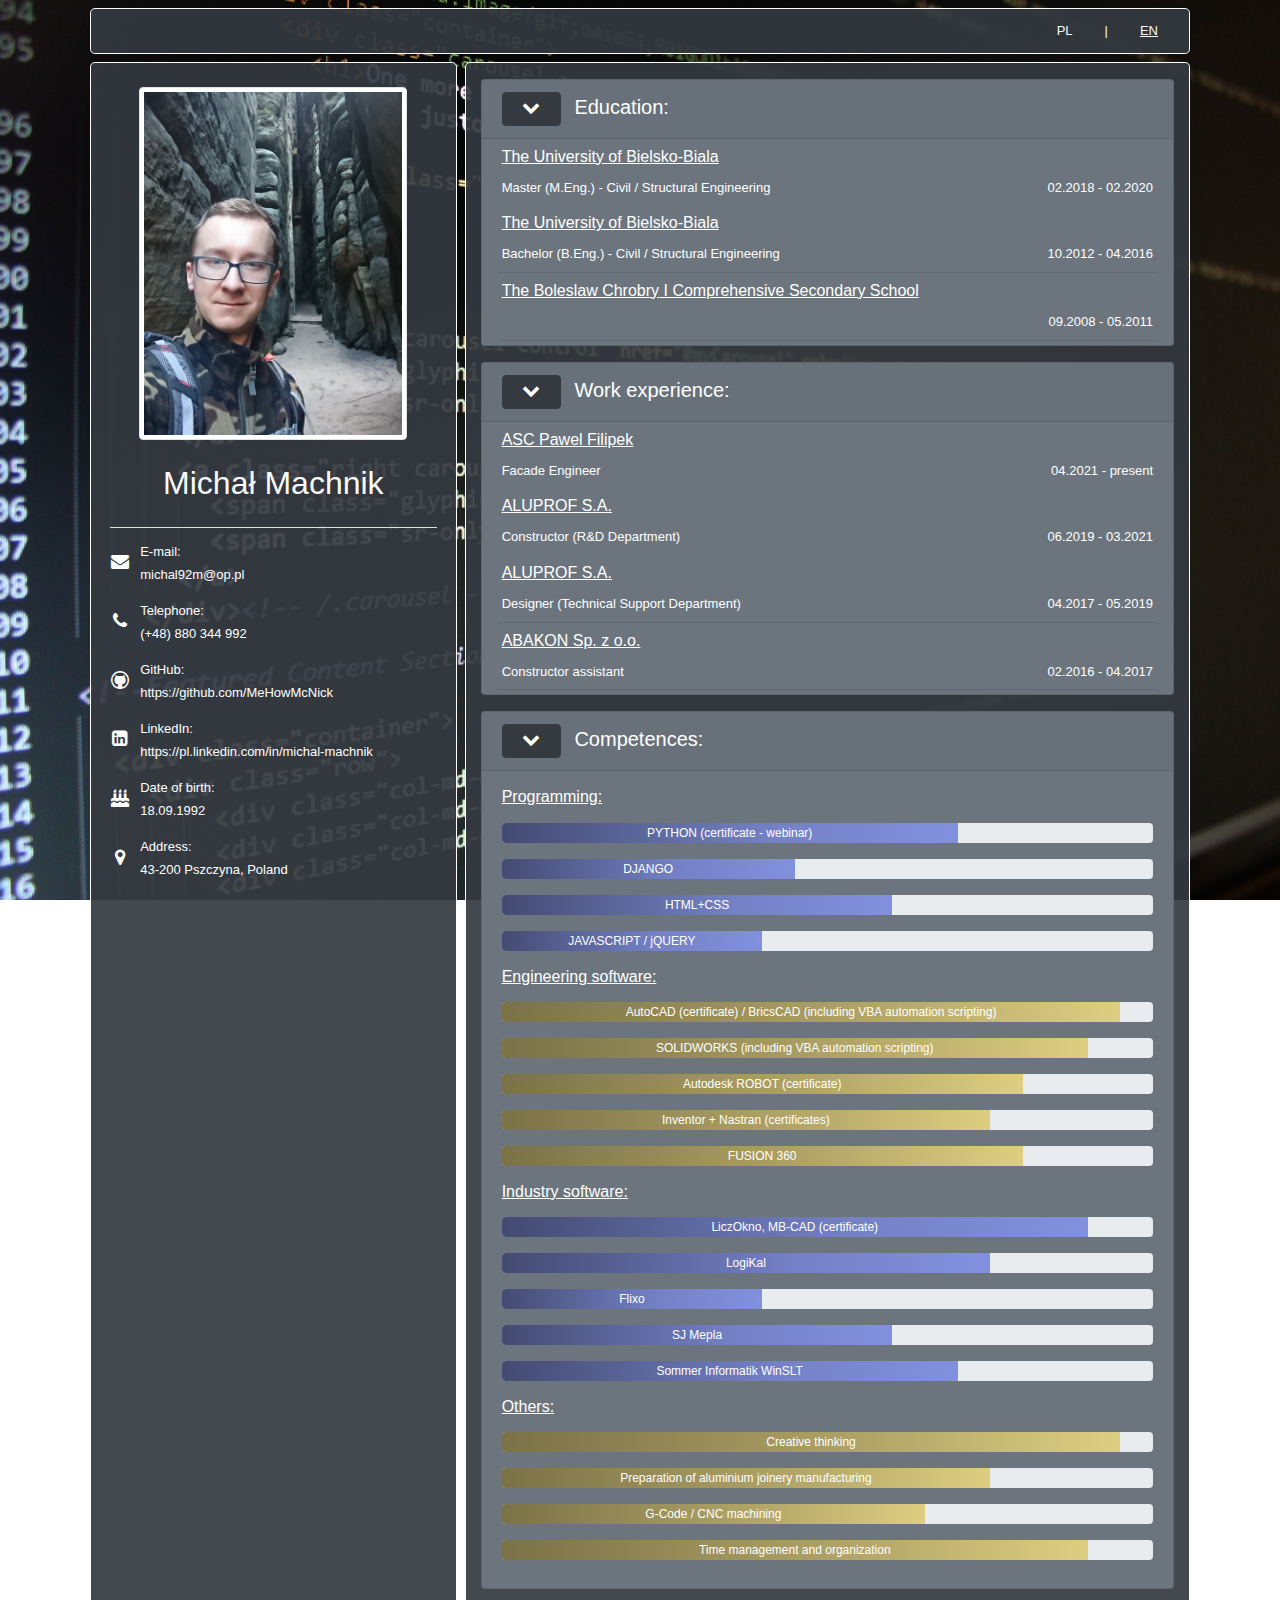
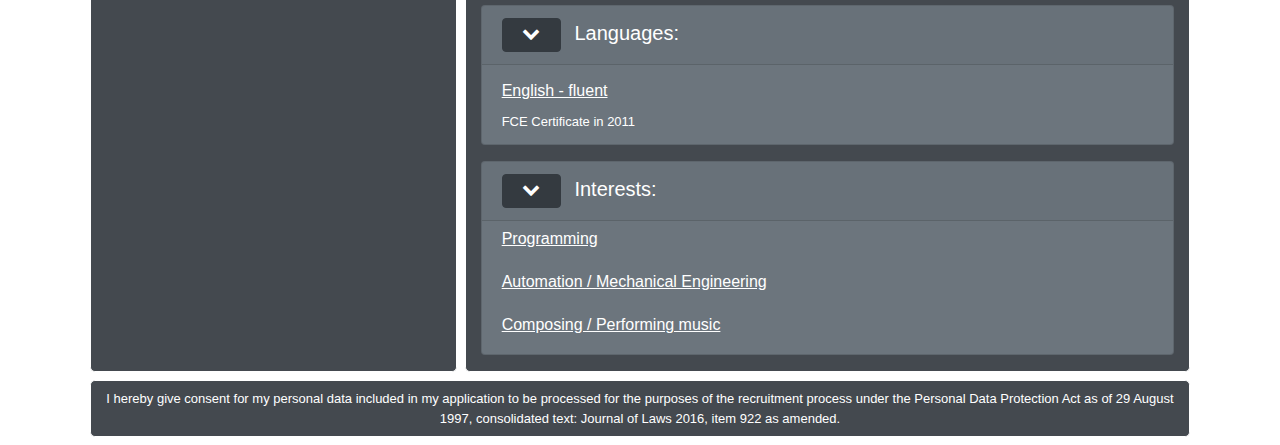
==== www/index_en.html @ 5a7f52d0 "2022.12.27 - Update" ====
<!DOCTYPE html>
<html lang="en">

<head>
    <meta charset="UTF-8">
    <meta name="viewport" content="width=device-width, initial-scale=1, shrink-to-fit=no">
    <link rel="stylesheet" type="text/css" href="../css/bootstrap.css">
    <link rel="stylesheet" type="text/css" href="../css/main.css">
    <link rel="stylesheet" href="../css/fontello.css">
    <meta name="author" content="Michał Machnik">
    <title>Michał Machnik | CV</title>
    <script>
        function toggleCodes(on) {
          var obj = document.getElementById('icons');
        
          if (on) {
            obj.className += ' codesOn';
          } else {
            obj.className = obj.className.replace(' codesOn', '');
          }
        }     
      </script>
</head>


<body>
    <div class="all">
        <div class="container-fluid">
            <div class="row">
                <div class="col-12 bg-dark rounded-lg my-2">
                    <ul class="nav justify-content-end py-1">
                        <li class="nav-item">
                            <a class="nav-link text-light" href="../index.html">PL</a>
                        </li>
                        <li class="nav-item">
                            <span class="nav-link text-light">|</span>
                        </li>
                        <li class="nav-item">
                            <a class="nav-link active text-light" href="./index_en.html">EN</a>
                        </li>
                    </ul>
                </div>
            </div>
        </div>

        <!-- Content Block -->

        <div class="container-fluid">
            <div class="row">
                <div class="col-md-4 bg-dark text-center rounded-lg">
                    <img src="../img/Photo.JPG" class="img-fluid img-thumbnail mt-4" style="width:80%; filter: grayscale(5%);" alt="Michał Machnik">
                    <h2 class="text-light my-4">Michał Machnik</h2>
                    <hr class="bg-light mx-1 my-0">

                    <!-- EMAIL -->

                    <table class="text-white">
                        <tr>
                            <td rowspan="2" class="icon"><i class="icon-mail-alt"></i></td>
                            <td class="text">E-mail:</td>
                        </tr>
                        <tr>
                            <td class="text">michal92m@op.pl</td>
                        </tr>
                    </table>

                    <!-- PHONE -->

                    <table class="text-white">
                        <tr>
                            <td rowspan="2" class="icon"><i class="icon-phone"></i></td>
                            <td class="text">Telephone:</td>
                        </tr>
                        <tr>
                            <td class="text">(+48) 880 344 992</td>
                        </tr>
                    </table>

                    <!-- GITHUB -->

                    <table class="text-white">
                        <tr>
                            <td rowspan="2" class="icon"><i class="icon-github-circled"></i></td>
                            <td class="text">GitHub:</td>
                        </tr>
                        <tr>
                            <td class="text"><a href="https://github.com/MeHowMcNick/" target="_blank">https://github.com/MeHowMcNick</a></td>
                        </tr>
                    </table>

                    <!-- LINKEDIN -->

                    <table class="text-white">
                        <tr>
                            <td rowspan="2" class="icon"><i class="icon-linkedin-squared"></i></td>
                            <td class="text">LinkedIn:</td>
                        </tr>
                        <tr>
                            <td class="text"><a href="https://pl.linkedin.com/in/micha%C5%82-machnik-a87307129" target="_blank">https://pl.linkedin.com/in/michal-machnik</a></td>
                        </tr>
                    </table>

                    <!-- DATE OF BIRTH -->

                    <table class="text-white">
                        <tr>
                            <td rowspan="2" class="icon"><i class="icon-birthday"></i></td>
                            <td class="text">Date of birth:</td>
                        </tr>
                        <tr>
                            <td class="text">18.09.1992</td>
                        </tr>
                    </table>

                    <!-- LOCATION -->

                    <table class="text-white">
                        <tr>
                            <td rowspan="2" class="icon"><i class="icon-location"></i></td>
                            <td class="text">Address:</td>
                        </tr>
                        <tr>
                            <td class="text">43-200 Pszczyna, Poland</td>
                        </tr>
                    </table>
   
                </div>

                <!-- DESCRIPTION -->

                <div class="col-md ml-md-2 bg-dark rounded-lg pb-3">

                    <!-- EDUCATION -->

                    <div class="card bg-secondary mt-3 pb-1">
                        <h5 class="card-header text-white">
                            <a class="btn btn-dark px-3 py-1 mr-2" data-toggle="collapse" href="#education" role="button" aria-expanded="false" aria-controls="education">
                                <i class="icon-down-open"></i>
                            </a>
                            Education:
                        </h5>

                        <!-- UNIVERSITY -->
                        
                        <div class="card-body py-2">
                            <h6 class="card-title text-white mb-2">The University of Bielsko-Biala</h6>
                                <div class="collapse" id="education">
                                    <div class="card card-body bg-dark text-white py-2">
                                        Part-time studies (Civil / Structural Engineering) - waiting for the date of thesis defence. <br/>
                                        Thesis title: "Deformation test of the crane beam by Bragg's fibre-optic nets".
                                    </div>
                                </div>
                            <p class="card-text text-white pt-1 mb-0 float-left">Master (M.Eng.) - Civil / Structural Engineering</p>
                            <p class="card-text text-white pt-1 float-right">02.2018 - 02.2020</p>
                        </div> 

                        <div class="card-body py-2">
                            <h6 class="card-title text-white mb-2">The University of Bielsko-Biala</h6>
                                <div class="collapse" id="education">
                                    <div class="card card-body bg-dark text-white py-2">
                                        Full-time studies (Civil / Structural Engineering) - Bachelor of Engineering. <br/>
                                        Thesis title: "Computer modelling of composite elements".
                                    </div>
                                </div>
                            <p class="card-text text-white pt-1 mb-0 float-left">Bachelor (B.Eng.) - Civil / Structural Engineering</p>
                            <p class="card-text text-white pt-1 float-right">10.2012 - 04.2016</p>
                        </div>
                        <hr class="mx-3 my-0">

                        <!-- SECONDARY SCHOOL -->
                        
                        <div class="card-body py-2">
                          <h6 class="card-title text-white mb-2">The Boleslaw Chrobry I Comprehensive Secondary School</h6>
                            <div class="collapse" id="education">
                                <div class="card card-body bg-dark text-white py-2">
                                    Mathematical-Physical class profile.
                                </div>
                            </div>
                          <p class="card-text text-white pt-1 float-right">09.2008 - 05.2011</p>
                        </div>
                        <hr class="mx-3 my-0">   
                    </div>

                    <!-- EXPERIENCE -->

                    <div class="card bg-secondary mt-3 pb-1">
                        <h5 class="card-header text-white">
                            <a class="btn btn-dark px-3 py-1 mr-2" data-toggle="collapse" href="#experience" role="button" aria-expanded="false" aria-controls="experience">
                                <i class="icon-down-open"></i>
                            </a>
                            Work experience:
                        </h5>

                        <!-- ASC PAWEL FILIPEK -->
                        
                        <div class="card-body py-2">
                            <h6 class="card-title text-white mb-2">ASC Pawel Filipek</h6>
                                <div class="collapse" id="experience">
                                    <div class="card card-body bg-dark text-white py-2">
                                        Scope of duties: <br/>
                                        <ul>
                                            <li>preparing design and manufacturing documentation for facades on the Swedish market,</li>
                                            <li>arrangements between Architect, Investor,</li>
                                            <li>material orders for unitised and stick facades,</li>
                                            <li>preparing thermal-, fire-, corrosion-assessments,</li>
                                            <li>automation scripts for Solidworks, AutoCAD and Excel written in LISP and VBA,</li>
                                            <li>making 3D prints of profiles and accessories prototypes.</li>
                                        </ul>
                                        Selected, realized projects: <br/>
                                        <ul>
                                            <li>
                                                E62 hospital building in Eskilstuna:
                                                <ul>
                                                    <li>preparing conceptual drawings and detailed documentation of facades in hybrid, stick and unitised systems,</li>
                                                    <li>IGU with individual digital screen prints ordering,</li>
                                                    <li>preparing manufacturing drawings for facade production.</li>
                                                </ul>
                                                <div class="card card-body bg-dark text-white my-2 py-1">
                                                    <img src="../img/E62.jpg" class="img-fluid img-thumbnail my-2" style="width: 450px; align-self: center;" alt="E62">
                                                    <img src="../img/ESK_2.jpg" class="img-fluid img-thumbnail my-2" style="width: 450px; align-self: center;" alt="E62">
                                                    <img src="../img/ESK_1.jpg" class="img-fluid img-thumbnail my-2" style="width: 300px; align-self: center;" alt="E62">
                                                    <img src="../img/ESK_3.jpg" class="img-fluid img-thumbnail my-2" style="width: 300px; align-self: center;" alt="E62">
                                                </div>
                                            </li>
                                            <li>
                                                Sorbonne Infinity office building in Stockholm:
                                                <ul>
                                                    <li>preparing conceptual drawings and detailed documentation of facades in stick and timber-aluminium unitised systems,</li>
                                                    <li>technical project leading during meetings with Architects and Facade Consultants,</li>
                                                    <li>preparing manufacturing drawings for visual mockups (inculding aluminium comoposite panels machining).</li>
                                                </ul>
                                                <div class="card card-body bg-dark text-white my-2 py-1">
                                                    <img src="../img/SRB.jpg" class="img-fluid img-thumbnail my-2" style="height: 300px; align-self: center;" alt="SRB">
                                                </div>
                                            </li>
                                            <li>
                                                repair programme for smoke hatches (Orgeln 7 in Stockholm):
                                                <ul>
                                                    <li>arrangements between Client and electrical company,</li>
                                                    <li>programming incorrectly adjusted automatical hardware,</li>
                                                    <li>orders for faulty hardware accessories.</li>
                                                </ul>
                                            </li>
                                        </ul>
                                    </div>
                                </div>
                            <p class="card-text text-white pt-1 mb-0 float-left">Facade Engineer</p>
                            <p class="card-text text-white pt-1 float-right">04.2021 - present</p>
                        </div>

                        <!-- ALUPROF -->
                        
                        <div class="card-body py-2">
                            <h6 class="card-title text-white mb-2">ALUPROF S.A.</h6>
                                <div class="collapse" id="experience">
                                    <div class="card card-body bg-dark text-white py-2">
                                        Scope of duties: <br/>
                                        <ul>
                                            <li>developing new solutions,</li>
                                            <li>preparing catalogue documentation,</li>
                                            <li>performing computer structural simulations,</li>
                                            <li>supervision of research</li>
                                        </ul>
                                        Selected, realized projects: <br/>
                                        <ul>
                                            <li>
                                                "Transom Bending Reduction" in facades project:
                                                <ul>
                                                    <li>performing structural calculations,</li>
                                                    <li>supervision of strength and compatibility tests,</li>
                                                    <li>preparing catalogue documentation,</li>
                                                </ul>
                                                <div class="card card-body bg-dark text-white my-2 py-1">
                                                    <img src="../img/PS3.jpg" class="img-fluid img-thumbnail my-2" style="height: 300px; align-self: center;" alt="RUR 1">
                                                    <img src="../img/PS4.jpg" class="img-fluid img-thumbnail my-2" style="height: 300px; align-self: center;" alt="RUR 2">
                                                </div>
                                            </li>
                                            <li>
                                                new range of brackets for curtain wall systems:
                                                <ul>
                                                    <li>performing structural simmulations and analysis,</li>
                                                    <li>prepare technical documentation for strength tests.</li>
                                                </ul>
                                            </li>
                                            <li>
                                                new aluminum pergola system project:
                                                <ul>
                                                    <li>conceptual design of new pergola system,</li>
                                                    <li>preparing 3D models of typical constructions,</li>
                                                    <li>preparing dies and accessories drawings.</li>
                                                </ul>
                                            </li>
                                        </ul>
                                    </div>
                                </div>
                            <p class="card-text text-white pt-1 mb-0 float-left">Constructor (R&D Department)</p>
                            <p class="card-text text-white pt-1 float-right">06.2019 - 03.2021</p>
                        </div>

                        <div class="card-body py-2">
                            <h6 class="card-title text-white mb-2">ALUPROF S.A.</h6>
                                <div class="collapse" id="experience">
                                    <div class="card card-body bg-dark text-white py-2">
                                        Scope of duties: <br/>
                                        <ul>
                                            <li>design of the aluminium-glass constructions,</li>
                                            <li>technical support,</li>
                                            <li>technical trainings for customers and employees,</li>
                                            <li>prepare conceptions of the new technical solutions.</li>
                                        </ul>
                                        Selected, realized projects: <br/>
                                        <ul>
                                            <li>
                                                elevation of Unity Centre ("Szkieletor") in Cracow:
                                                <ul>
                                                    <li>take part in discussions between Architect, Investor, General Contractor,</li>
                                                    <li>analysis of structure movements affecting the aluminium-glass facade,</li>
                                                    <li>prepare technical documentation for visual mockup,</li>
                                                    <li>prepare technical documentation for acoustic-test mockups, supervision tests,</li>
                                                    <li>project supervisor on behalf of the Technical Support Department,</li>
                                                </ul>
                                                <div class="card card-body bg-dark text-white my-2 py-1">
                                                    <img src="../img/Unity1.JPG" class="img-fluid img-thumbnail my-2" style="width: 300px; align-self: center;" alt="Unity Center 1">
                                                    <img src="../img/Unity2.JPG" class="img-fluid img-thumbnail my-2" style="width: 300px; align-self: center;" alt="Unity Center 2">
                                                </div>
                                            </li>
                                            <li>
                                                elevation of Rotunda in Warsaw:
                                                <ul>
                                                    <li>prepare technical documentation for technical mockup,</li>
                                                    <li>supervision of model manufacture and tests flow.</li>
                                                </ul>
                                                <div class="card card-body bg-dark text-white my-2 py-1">
                                                    <img src="../img/Rotunda1.jpg" class="img-fluid img-thumbnail my-2" style="width: 300px; align-self: center;" alt="Rotunda 1">
                                                    <img src="../img/Rotunda2.JPG" class="img-fluid img-thumbnail my-2" style="width: 300px; align-self: center;" alt="Rotunda 2">
                                                    <img src="../img/Rotunda3.JPG" class="img-fluid img-thumbnail my-2" style="width: 300px; align-self: center;" alt="Rotunda 2">
                                                </div>
                                            </li>
                                        </ul>
                                    </div>
                                </div>
                            <p class="card-text text-white pt-1 mb-0 float-left">Designer (Technical Support Department)</p>
                            <p class="card-text text-white pt-1 float-right">04.2017 - 05.2019</p>
                        </div>
                        <hr class="mx-3 my-0">                      

                        <!-- ABAKON -->
                        
                        <div class="card-body py-2">
                        <h6 class="card-title text-white mb-2">ABAKON Sp. z o.o.</h6>
                            <div class="collapse" id="experience">
                                <div class="card card-body bg-dark text-white py-2">
                                    Scope of duties: <br/>
                                    <ul>
                                        <li>structural calculations of constructions,</li>
                                        <li>preparing technical documentation based on architectural designs.</li>
                                    </ul>
                                </div>
                            </div>
                        <p class="card-text text-white pt-1 mb-0 float-left">Constructor assistant</p>
                        <p class="card-text text-white pt-1 float-right">02.2016 - 04.2017</p>
                        </div>
                        <hr class="mx-3 my-0">
                                                                  
                    </div>

                    <!-- SKILLS -->

                    <div class="card bg-secondary mt-3 pb-1">
                        <h5 class="card-header text-white">
                            <a class="btn btn-dark px-3 py-1 mr-2" data-toggle="collapse" href="#skills" role="button" aria-expanded="false" aria-controls="skills">
                                <i class="icon-down-open"></i>
                            </a>
                            Competences:
                        </h5>
                        
                        <div class="card-body py-2">
                            <h6 class="card-title text-white my-2">Programming:</h6>
                                <div class="progress my-3" style="height: 20px;">
                                    <div class="progress-bar bg-mine1" role="progressbar" style="width: 70%;" aria-valuenow="70" aria-valuemin="0" aria-valuemax="100">PYTHON (certificate - webinar)</div>
                                </div>
                                <div class="collapse" id="skills">
                                    <div class="card card-body bg-dark text-white py-2 ">
                                        <a href="../img/Python_Certificate.jpg" style="align-self: center;">
                                            <img src="../img/Python_Certificate.jpg" class="img-fluid img-thumbnail my-2" style="width: 250px" alt="Python Certificate">
                                        </a>
                                    </div>
                                </div>
                                <div class="progress my-3" style="height: 20px;">
                                    <div class="progress-bar bg-mine1" role="progressbar" style="width: 45%;" aria-valuenow="45" aria-valuemin="0" aria-valuemax="100">DJANGO</div>
                                </div>
                                <div class="progress my-3" style="height: 20px;">
                                    <div class="progress-bar bg-mine1" role="progressbar" style="width: 60%;" aria-valuenow="60" aria-valuemin="0" aria-valuemax="100">HTML+CSS</div>
                                </div>
                                <div class="progress my-3" style="height: 20px;">
                                    <div class="progress-bar bg-mine1" role="progressbar" style="width: 40%;" aria-valuenow="40" aria-valuemin="0" aria-valuemax="100">JAVASCRIPT / jQUERY</div>
                                </div>
                                <!--
                                <div class="progress my-3" style="height: 20px;">
                                    <div class="progress-bar bg-mine1" role="progressbar" style="width: 50%;" aria-valuenow="50" aria-valuemin="0" aria-valuemax="100">BOOTSTRAP</div>
                                </div>
                                <div class="progress my-3" style="height: 20px;">
                                    <div class="progress-bar bg-mine1" role="progressbar" style="width: 40%;" aria-valuenow="40" aria-valuemin="0" aria-valuemax="100">SQL</div>
                                </div>
                                <div class="progress my-3" style="height: 20px;">
                                    <div class="progress-bar bg-mine1" role="progressbar" style="width: 45%;" aria-valuenow="45" aria-valuemin="0" aria-valuemax="100">GIT</div>
                                </div>
                                <div class="progress my-3" style="height: 20px;">
                                    <div class="progress-bar bg-mine1" role="progressbar" style="width: 50%;" aria-valuenow="50" aria-valuemin="0" aria-valuemax="100">LINUX</div>
                                </div>
                                -->
                            <h6 class="card-title text-white my-2">Engineering software:</h6>
                                <div class="progress my-3" style="height: 20px;">
                                    <div class="progress-bar bg-mine2" role="progressbar" style="width: 95%;" aria-valuenow="90" aria-valuemin="0" aria-valuemax="100">AutoCAD (certificate) / BricsCAD (including VBA automation scripting)</div>
                                </div>
                                <div class="collapse" id="skills">
                                    <div class="card card-body bg-dark text-white py-2 ">
                                        <a href="../img/AutoCAD_Certificate.jpg" style="align-self: center;">
                                            <img src="../img/AutoCAD_Certificate.jpg" class="img-fluid img-thumbnail my-2" style="width: 250px" alt="AutoCAD Certificate">
                                        </a>
                                    </div>
                                </div>
                                <div class="progress my-3" style="height: 20px;">
                                    <div class="progress-bar bg-mine2" role="progressbar" style="width: 90%;" aria-valuenow="45" aria-valuemin="0" aria-valuemax="100">SOLIDWORKS (including VBA automation scripting)</div>
                                </div>
                                <div class="progress my-3" style="height: 20px;">
                                    <div class="progress-bar bg-mine2" role="progressbar" style="width: 80%;" aria-valuenow="80" aria-valuemin="0" aria-valuemax="100">Autodesk ROBOT (certificate)</div>
                                </div>
                                <div class="collapse" id="skills">
                                    <div class="card card-body bg-dark text-white py-2 ">
                                        <a href="../img/Robot_Certificate.jpg" style="align-self: center;">
                                            <img src="../img/Robot_Certificate.jpg" class="img-fluid img-thumbnail my-2" style="height: 250px" alt="Robot Certificate">
                                        </a>
                                    </div>
                                </div>
                                <div class="progress my-3" style="height: 20px;">
                                    <div class="progress-bar bg-mine2" role="progressbar" style="width: 75%;" aria-valuenow="75" aria-valuemin="0" aria-valuemax="100">Inventor + Nastran (certificates)</div>
                                </div>
                                <div class="collapse" id="skills">
                                    <div class="card card-body bg-dark text-white py-2 ">
                                        <a href="../img/Inventor_Certificate_EN.jpg" style="align-self: center;">
                                            <img src="../img/Inventor_Certificate_EN.jpg" class="img-fluid img-thumbnail my-2" style="height: 250px" alt="Inventor Certificate">
                                        </a>
                                        <a href="../img/Nastran_Certificate_EN.jpg" style="align-self: center;">
                                            <img src="../img/Nastran_Certificate_EN.jpg" class="img-fluid img-thumbnail my-2" style="height: 250px" alt="Nastran Certificate">
                                        </a>
                                    </div>
                                </div>
                                <div class="progress my-3" style="height: 20px;">
                                    <div class="progress-bar bg-mine2" role="progressbar" style="width: 80%;" aria-valuenow="45" aria-valuemin="0" aria-valuemax="100">FUSION 360</div>
                                </div>
                            <h6 class="card-title text-white my-2">Industry software:</h6>
                                <div class="progress my-3" style="height: 20px;">
                                    <div class="progress-bar bg-mine1" role="progressbar" style="width: 90%;" aria-valuenow="90" aria-valuemin="0" aria-valuemax="100">LiczOkno, MB-CAD (certificate)</div>
                                </div>
                                <div class="collapse" id="skills">
                                    <div class="card card-body bg-dark text-white py-2 ">
                                        <a href="../img/MBCAD_Certificate.jpg" style="align-self: center;">
                                            <img src="../img/MBCAD_Certificate.jpg" class="img-fluid img-thumbnail my-2" style="width: 250px" alt="MB-CAD Certificate">
                                        </a>
                                    </div>
                                </div>
                                <div class="progress my-3" style="height: 20px;">
                                    <div class="progress-bar bg-mine1" role="progressbar" style="width: 75%;" aria-valuenow="75" aria-valuemin="0" aria-valuemax="100">LogiKal</div>
                                </div>
                                <div class="progress my-3" style="height: 20px;">
                                    <div class="progress-bar bg-mine1" role="progressbar" style="width: 40%;" aria-valuenow="40" aria-valuemin="0" aria-valuemax="100">Flixo</div>
                                </div>
                                <div class="progress my-3" style="height: 20px;">
                                    <div class="progress-bar bg-mine1" role="progressbar" style="width: 60%;" aria-valuenow="60" aria-valuemin="0" aria-valuemax="100">SJ Mepla</div>
                                </div>
                                <div class="progress my-3" style="height: 20px;">
                                    <div class="progress-bar bg-mine1" role="progressbar" style="width: 70%;" aria-valuenow="70" aria-valuemin="0" aria-valuemax="100">Sommer Informatik WinSLT</div>
                                </div>
                            <h6 class="card-title text-white my-2">Others:</h6>
                                <div class="progress my-3" style="height: 20px;">
                                    <div class="progress-bar bg-mine2" role="progressbar" style="width: 95%;" aria-valuenow="95" aria-valuemin="0" aria-valuemax="100">Creative thinking</div>
                                </div>
                                <div class="progress my-3" style="height: 20px;">
                                    <div class="progress-bar bg-mine2" role="progressbar" style="width: 75%;" aria-valuenow="95" aria-valuemin="0" aria-valuemax="100">Preparation of aluminium joinery manufacturing</div>
                                </div>
                                <div class="progress my-3" style="height: 20px;">
                                    <div class="progress-bar bg-mine2" role="progressbar" style="width: 65%;" aria-valuenow="95" aria-valuemin="0" aria-valuemax="100">G-Code / CNC machining</div>
                                </div>
                                <div class="progress my-3" style="height: 20px;">
                                    <div class="progress-bar bg-mine2" role="progressbar" style="width: 90%;" aria-valuenow="90" aria-valuemin="0" aria-valuemax="100">Time management and organization</div>
                                </div>
                        </div>

                    </div>

                    <!-- LANGUAGES -->

                    <div class="card bg-secondary mt-3 pb-1">
                        <h5 class="card-header text-white">
                            <a class="btn btn-dark px-3 py-1 mr-2" data-toggle="collapse" href="#languages" role="button" aria-expanded="false" aria-controls="languages">
                                <i class="icon-down-open"></i>
                            </a>
                            Languages:
                        </h5>
                        
                        <div class="card-body py-2">
                            <h6 class="card-title text-white my-2">English - fluent</h6>
                                <p class="card-text text-white pt-1 mb-0">FCE Certificate in 2011</p>
                                <div class="collapse" id="languages">
                                    <div class="card card-body bg-dark text-white py-2">
                                        <a href="../img/FCE_Certificate.jpg" style="align-self: center;">
                                            <img src="../img/FCE_Certificate.jpg" class="img-fluid img-thumbnail my-2" style="width: 250px" alt="FCE Certificate">
                                        </a>
                                    </div>
                                </div>                                
                        </div>

                    </div>

                    <!-- INTERESTS -->

                    <div class="card bg-secondary mt-3 pb-1">
                        <h5 class="card-header text-white">
                            <a class="btn btn-dark px-3 py-1 mr-2" data-toggle="collapse" href="#interests" role="button" aria-expanded="false" aria-controls="interests">
                                <i class="icon-down-open"></i>
                            </a>
                            Interests:
                        </h5>                       
                        
                        <div class="card-body py-2">
                            <h6 class="card-title text-white mb-2">Programming</h6>
                                <div class="collapse" id="interests">
                                    <div class="card card-body bg-dark text-white py-2" style="text-align: justify; text-indent: 0.5cm;">
                                        My interest in programming was born in secondary school because of learn-programming computer games. <br/>
                                        <div style="text-indent: 0.5cm;">
                                            At work, I use acquired skills to automate work in the software, e.g. VBA scripts in Excel/AutoCAD/Solidworks or iLogic (internal programming language of Inventor).
                                        </div>
                                        <div style="text-indent: 0.5cm;">
                                            For several years I am learining on my own using knowledge from books, tutorials, taking part in webinars, and creating my own projects. I created this interactive CV on my own.<br/>
                                        </div>
                                        <div style="text-indent: 0.5cm;">
                                            My favourite programming language is Python, because of wide scope of possibilites (from creating web applications, through automative scripts, to window application and many others).
                                        </div>
                                    </div>
                                </div>
                        </div>  

                        <div class="card-body py-2">
                            <h6 class="card-title text-white mb-2">Automation / Mechanical Engineering</h6>
                                <div class="collapse" id="interests">
                                    <div class="card card-body bg-dark text-white py-2" style="text-align: justify; text-indent: 0.5cm;">
                                        When a colleague and I decided to build our own CNC machine in 2020, we had neither the required knowledge nor the confidence to succeed at all. <br/>
                                        <div style="text-indent: 0.5cm;">
                                            Nevertheless, using the documentation available on the Internet and learning from our own mistakes (although 2 broken milling cutters is not a bad result in my opinion ;)), we managed to build a 3-axis router based on the open-source LinuxCNC system, on which after only a few months we made our first projects.
                                            After a short time we expanded the machine with a new spindle, tool measurement, cooling and changing system, as well as engraving laser.
                                        </div>
                                        <div style="text-indent: 0.5cm;">
                                            The knowledge gained from doing this project in terms of machine engineering, programming, electronics, G-code structure, as well as the material processing itself is, from my point of view, priceless.<br/>
                                        </div>
                                        <div class="card card-body bg-dark text-white py-2">
                                            <img src="../img/CNC.jpg" class="img-fluid img-thumbnail my-2" style="height: 300px; align-self: center;" alt="CNC">
                                        </div>
                                    </div>
                                </div>
                        </div> 
                        
                        <div class="card-body py-2">
                            <h6 class="card-title text-white mb-2">Composing / Performing music</h6>
                                <div class="collapse" id="interests">
                                    <div class="card card-body bg-dark text-white py-2" style="text-align: justify; display:inline-block; text-indent: 0.5cm;">
                                        My adventure with playing instruments began when I was 7 years old from piano lessons. Later I decided to learn playing guitar on my own. <br/>
                                        <div style="text-indent: 0.5cm;">
                                            I am a guitarist / vocalist in <a href="https://pl-pl.facebook.com/zespolmedium" target="_blank">MEDIUM</a> wedding party band from 2009.
                                        </div>
                                        <div class="card card-body bg-dark text-white py-2">
                                            <img src="../img/MEDIUM1.jpg" class="img-fluid img-thumbnail my-2" style="height: 300px; align-self: center;" alt="MEDIUM Band">
                                            <img src="../img/MEDIUM2.jpg" class="img-fluid img-thumbnail my-2" style="width: 300px; align-self: center;" alt="MEDIUM Band">
                                        </div>
                                    </div>  
                                </div>
                        </div>
                    </div>
                </div>
            </div>
        </div>

        <div class="container-fluid">
            <div class="row">
                <div class="col-12 bg-dark rounded-lg py-1 my-2">
                    <p class="card-text text-white py-1 justify-content-center" style="text-align: center;">I hereby give consent for my personal data included in my application to be processed for the purposes of the recruitment process under the Personal Data Protection Act as of 29 August 1997, consolidated text: Journal of Laws 2016, item 922 as amended. </p>
                </div>
            </div>
        </div>

    </div>

    <script src="https://code.jquery.com/jquery-3.4.1.slim.min.js" integrity="sha384-J6qa4849blE2+poT4WnyKhv5vZF5SrPo0iEjwBvKU7imGFAV0wwj1yYfoRSJoZ+n" crossorigin="anonymous"></script>
    <script src="https://cdn.jsdelivr.net/npm/popper.js@1.16.0/dist/umd/popper.min.js" integrity="sha384-Q6E9RHvbIyZFJoft+2mJbHaEWldlvI9IOYy5n3zV9zzTtmI3UksdQRVvoxMfooAo" crossorigin="anonymous"></script>
    <script src="https://stackpath.bootstrapcdn.com/bootstrap/4.4.1/js/bootstrap.min.js" integrity="sha384-wfSDF2E50Y2D1uUdj0O3uMBJnjuUD4Ih7YwaYd1iqfktj0Uod8GCExl3Og8ifwB6" crossorigin="anonymous"></script>

</body>

</html>
---- css/main.css ----
body {
    background-image: url("../img/background3.jpg");
    background-attachment: fixed;
    background-size: cover;
    background-position: center;
    background-repeat: no-repeat;
}

div.all {
    max-width: 1100px;
    margin-left: auto;
    margin-right: auto;
}

.rounded-lg {
    border: 1.5px solid white;
}

a {
    text-decoration: none;
    color: white;
}

a:hover {
    text-decoration: underline;
    color: white;
}

table {
    margin-top: 12px;
    margin-bottom: 12px;
}

td.icon {
    text-align: center;
    padding-top: 2px;
    padding-bottom: 2px;
    padding-right: 6px;
}

td.text {
    text-align: left;
    font-size: 13px;
    padding-top: 2px;
    padding-bottom: 2px;
    padding-left: 2px;
    padding-right: 2px;
}

ul {
    padding-inline-start: 0px;
}

.active {
    text-decoration: underline;
}

.active:hover {
    text-decoration: underline;
}

.background-dark {
    background-color: black;
}

.bg-mine1 {
    background: linear-gradient(to right, #434B72 0%, #7481C6 60%, #8291DF 100%);
}

.bg-mine2 {
    background: linear-gradient(to right, #7A7147 0%, #B2A567 60%, #DECE81 100%);
}

.card-text {
    font-size: 13px;
}

.collapse {
    font-size: 13px;
}

h6 {
    text-decoration: underline;
}

ul {
    padding-left: 16px;
    margin-bottom: 4px;
}

hr {
    border-style: solid;
}
---- css/fontello.css ----
@font-face {
  font-family: 'fontello';
  src: url('../font/fontello.eot?41611518');
  src: url('../font/fontello.eot?41611518#iefix') format('embedded-opentype'),
       url('../font/fontello.woff2?41611518') format('woff2'),
       url('../font/fontello.woff?41611518') format('woff'),
       url('../font/fontello.ttf?41611518') format('truetype'),
       url('../font/fontello.svg?41611518#fontello') format('svg');
  font-weight: normal;
  font-style: normal;
}
/* Chrome hack: SVG is rendered more smooth in Windozze. 100% magic, uncomment if you need it. */
/* Note, that will break hinting! In other OS-es font will be not as sharp as it could be */
/*
@media screen and (-webkit-min-device-pixel-ratio:0) {
  @font-face {
    font-family: 'fontello';
    src: url('../font/fontello.svg?41611518#fontello') format('svg');
  }
}
*/
 
 [class^="icon-"]:before, [class*=" icon-"]:before {
  font-family: "fontello";
  font-style: normal;
  font-weight: normal;
  speak-as: none;
 
  display: inline-block;
  text-decoration: inherit;
  width: 1em;
  margin-right: .2em;
  text-align: center;
  /* opacity: .8; */
 
  /* For safety - reset parent styles, that can break glyph codes*/
  font-variant: normal;
  text-transform: none;
 
  /* fix buttons height, for twitter bootstrap */
  line-height: 1em;
 
  /* Animation center compensation - margins should be symmetric */
  /* remove if not needed */
  margin-left: .2em;
 
  /* you can be more comfortable with increased icons size */
  /* font-size: 120%; */
 
  /* Font smoothing. That was taken from TWBS */
  -webkit-font-smoothing: antialiased;
  -moz-osx-font-smoothing: grayscale;
 
  /* Uncomment for 3D effect */
  /* text-shadow: 1px 1px 1px rgba(127, 127, 127, 0.3); */
}
 
.icon-github-circled:before { content: '\e800'; font-size: 18px;} /* '' */
.icon-mail:before { content: '\e801'; font-size: 18px;} /* '' */
.icon-phone:before { content: '\e802'; font-size: 18px;} /* '' */
.icon-location:before { content: '\e803'; font-size: 18px;} /* '' */
.icon-down-open:before { content: '\e804'; font-size: 18px;} /* '' */
.icon-phone-squared:before { content: '\f098'; font-size: 18px;} /* '' */
.icon-github-circled-1:before { content: '\f09b'; font-size: 18px;} /* '' */
.icon-mail-alt:before { content: '\f0e0'; font-size: 18px;} /* '' */
.icon-birthday:before { content: '\f1fd'; font-size: 18px;} /* '' */
.icon-linkedin-squared:before { content: '\f30c'; font-size: 18px;} /* '' */
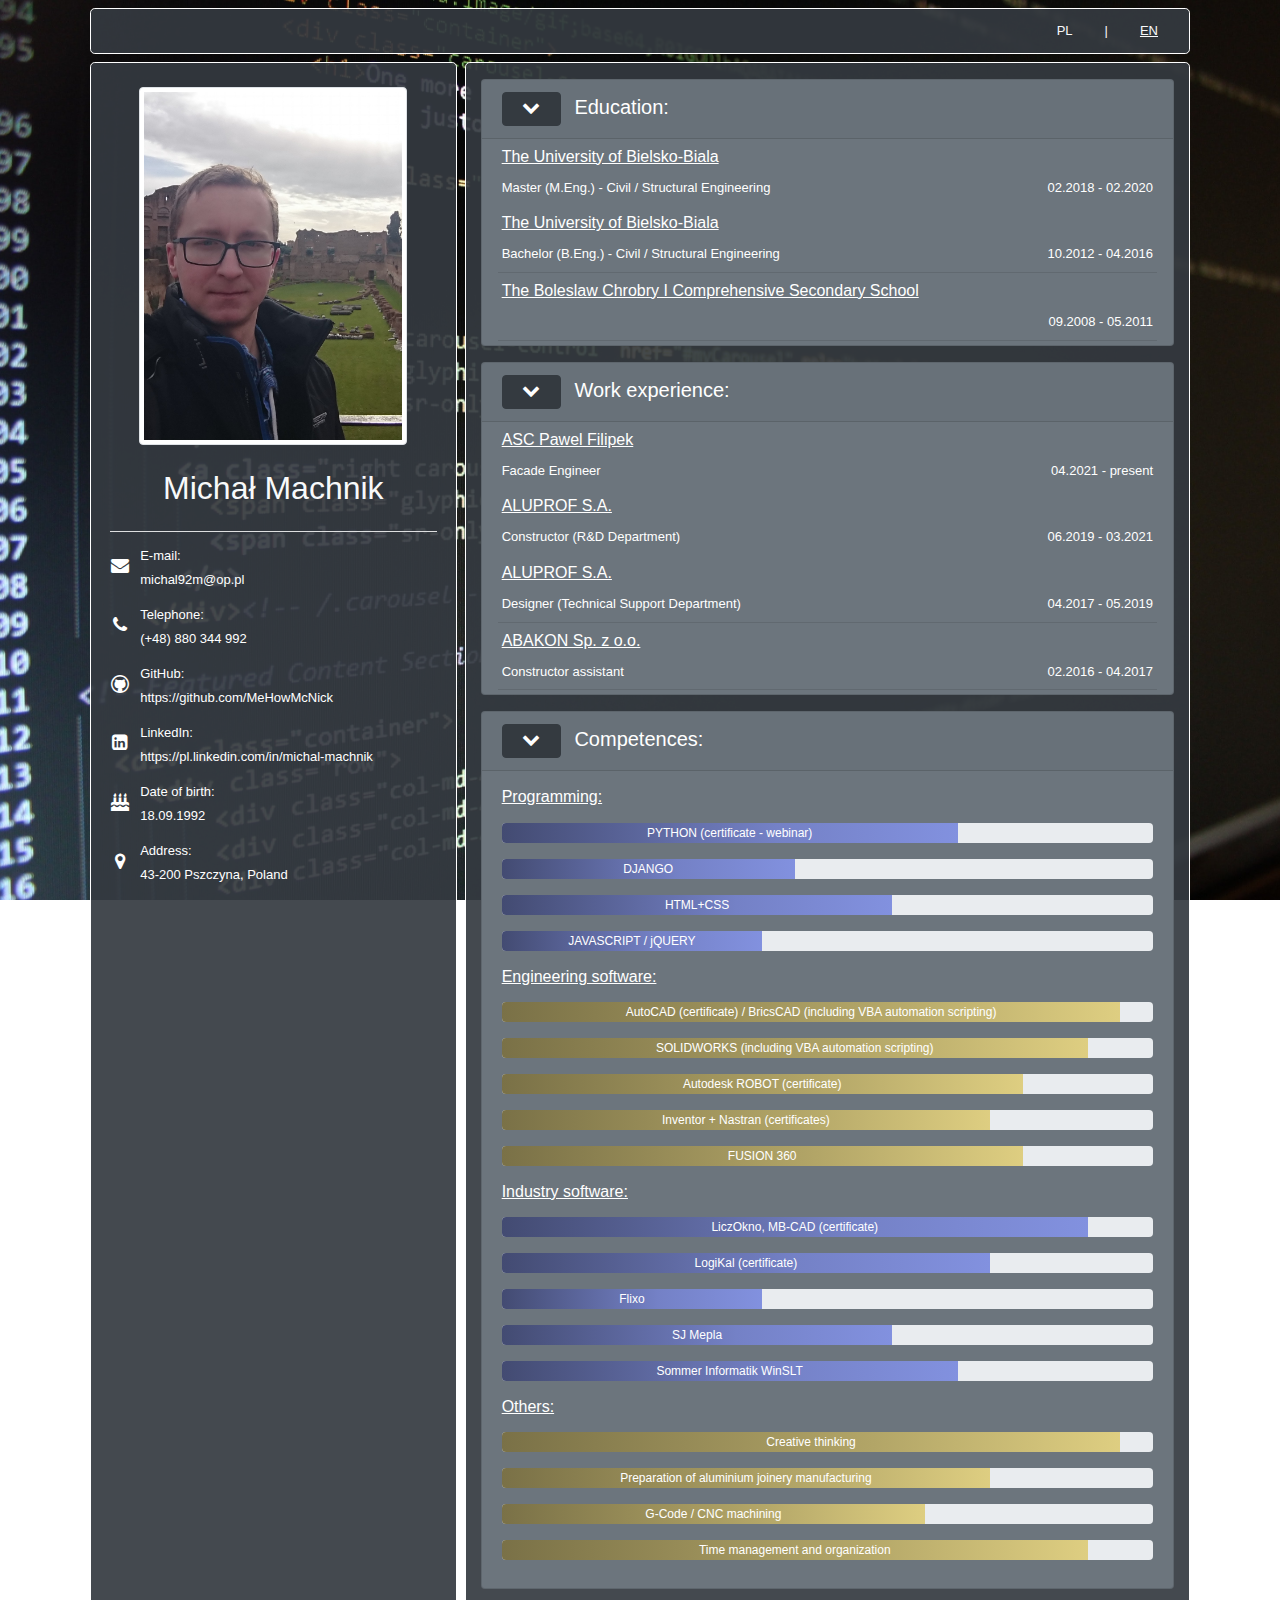
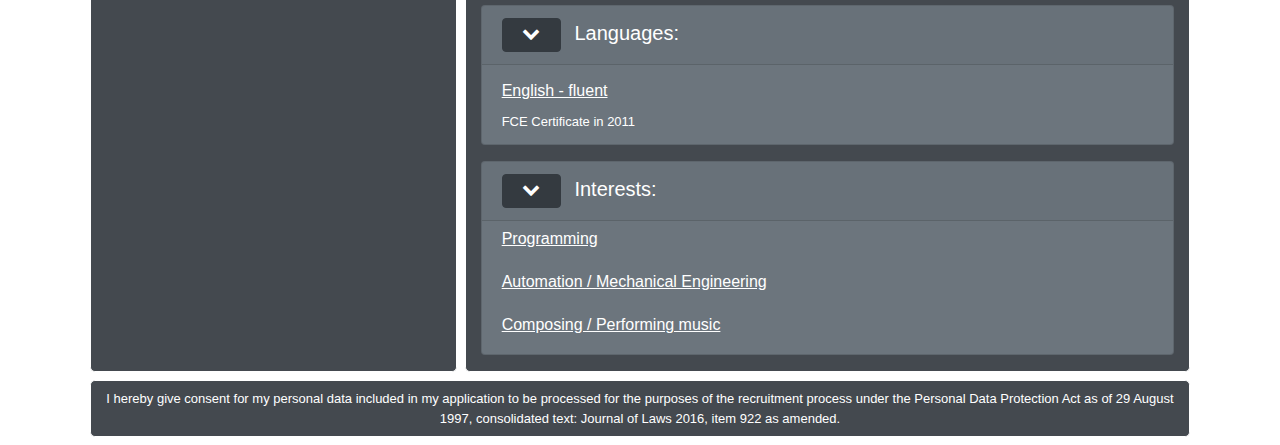
==== commit d89dc316: "2023.03.18 - update" ====
--- a/www/index_en.html
+++ b/www/index_en.html
@@ -48,7 +48,7 @@
         <div class="container-fluid">
             <div class="row">
                 <div class="col-md-4 bg-dark text-center rounded-lg">
-                    <img src="../img/Photo.JPG" class="img-fluid img-thumbnail mt-4" style="width:80%; filter: grayscale(5%);" alt="Michał Machnik">
+                    <img src="../img/Photo2.JPG" class="img-fluid img-thumbnail mt-4" style="width:80%; filter: grayscale(5%);" alt="Michał Machnik">
                     <h2 class="text-light my-4">Michał Machnik</h2>
                     <hr class="bg-light mx-1 my-0">
 
@@ -218,7 +218,9 @@
                                                 <div class="card card-body bg-dark text-white my-2 py-1">
                                                     <img src="../img/E62.jpg" class="img-fluid img-thumbnail my-2" style="width: 450px; align-self: center;" alt="E62">
                                                     <img src="../img/ESK_2.jpg" class="img-fluid img-thumbnail my-2" style="width: 450px; align-self: center;" alt="E62">
-                                                    <img src="../img/ESK_1.jpg" class="img-fluid img-thumbnail my-2" style="width: 300px; align-self: center;" alt="E62">
+                                                    <img src="../img/ESK_4.jpg" class="img-fluid img-thumbnail my-2" style="width: 450px; align-self: center;" alt="E62">
+                                                    <img src="../img/ESK_5.jpg" class="img-fluid img-thumbnail my-2" style="width: 450px; align-self: center;" alt="E62">
+                                                    <img src="../img/ESK_1.JPG" class="img-fluid img-thumbnail my-2" style="width: 300px; align-self: center;" alt="E62">
                                                     <img src="../img/ESK_3.jpg" class="img-fluid img-thumbnail my-2" style="width: 300px; align-self: center;" alt="E62">
                                                 </div>
                                             </li>
@@ -423,6 +425,16 @@
                                 <div class="progress my-3" style="height: 20px;">
                                     <div class="progress-bar bg-mine2" role="progressbar" style="width: 90%;" aria-valuenow="45" aria-valuemin="0" aria-valuemax="100">SOLIDWORKS (including VBA automation scripting)</div>
                                 </div>
+                                <div class="collapse" id="skills">
+                                    <div class="card card-body bg-dark text-white py-2 ">
+                                        <a href="img/SOLIDWORKS_Certificate1.jpg" style="align-self: center;">
+                                            <img src="img/SOLIDWORKS_Certificate1.jpg" class="img-fluid img-thumbnail my-2" style="height: 250px" alt="Solidworks Drawings Certificate">
+                                        </a>
+                                        <a href="img/SOLIDWORKS_Certificate2.jpg" style="align-self: center;">
+                                            <img src="img/SOLIDWORKS_Certificate2.jpg" class="img-fluid img-thumbnail my-2" style="height: 250px" alt="Solidworks Advanced Parts Certificate">
+                                        </a>
+                                    </div>
+                                </div>
                                 <div class="progress my-3" style="height: 20px;">
                                     <div class="progress-bar bg-mine2" role="progressbar" style="width: 80%;" aria-valuenow="80" aria-valuemin="0" aria-valuemax="100">Autodesk ROBOT (certificate)</div>
                                 </div>
@@ -461,7 +473,14 @@
                                     </div>
                                 </div>
                                 <div class="progress my-3" style="height: 20px;">
-                                    <div class="progress-bar bg-mine1" role="progressbar" style="width: 75%;" aria-valuenow="75" aria-valuemin="0" aria-valuemax="100">LogiKal</div>
+                                    <div class="progress-bar bg-mine1" role="progressbar" style="width: 75%;" aria-valuenow="75" aria-valuemin="0" aria-valuemax="100">LogiKal (certificate)</div>
+                                </div>
+                                <div class="collapse" id="skills">
+                                    <div class="card card-body bg-dark text-white py-2 ">
+                                        <a href="../img/Logikal_Certificate.jpg" style="align-self: center;">
+                                            <img src="../img/Logikal_Certificate.jpg" class="img-fluid img-thumbnail my-2" style="width: 250px" alt="Logikal Certificate">
+                                        </a>
+                                    </div>
                                 </div>
                                 <div class="progress my-3" style="height: 20px;">
                                     <div class="progress-bar bg-mine1" role="progressbar" style="width: 40%;" aria-valuenow="40" aria-valuemin="0" aria-valuemax="100">Flixo</div>
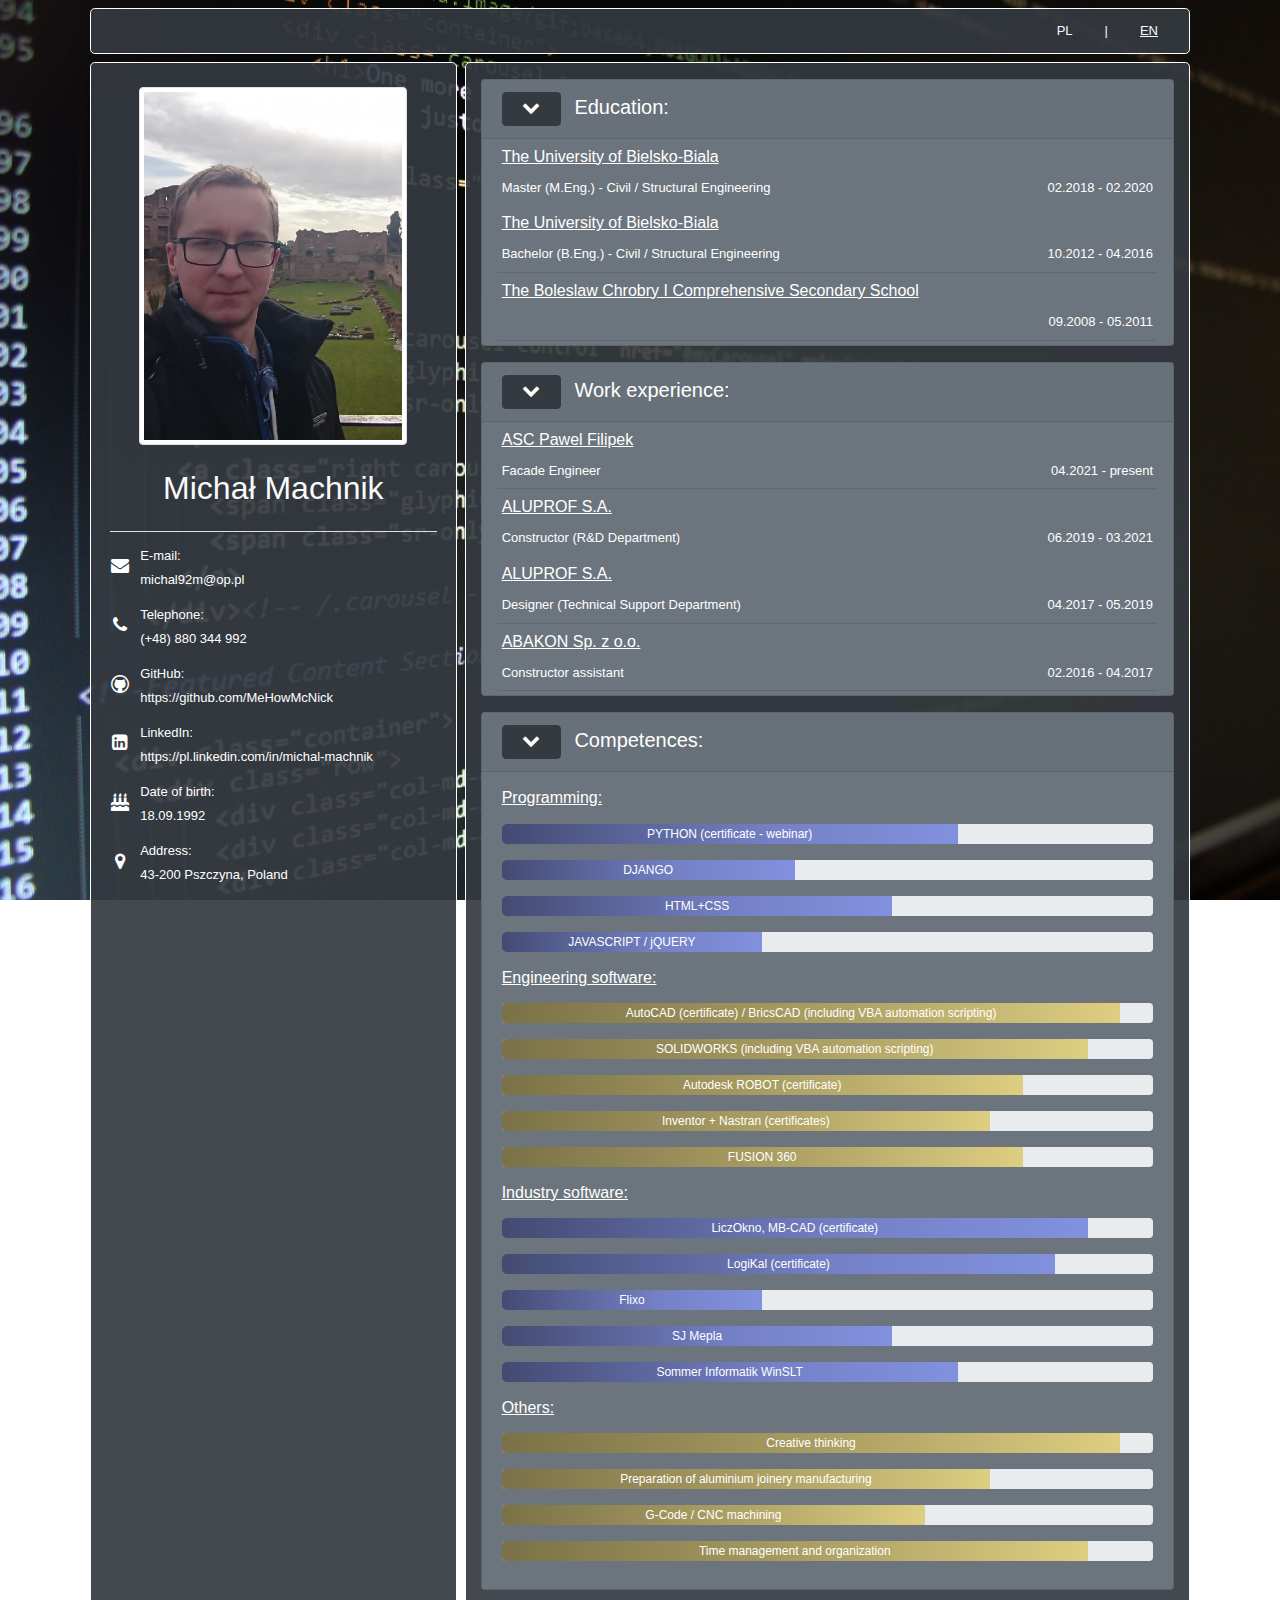
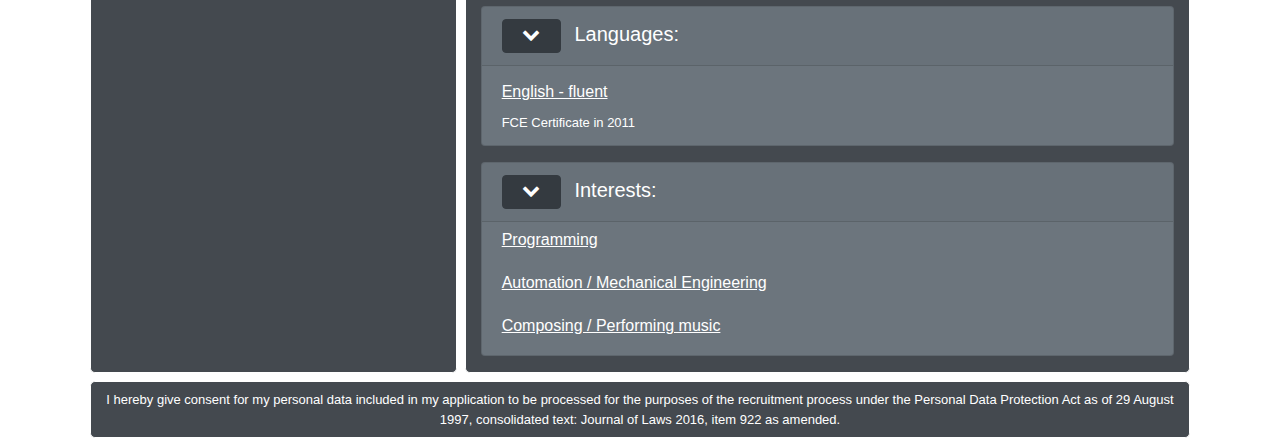
==== commit f8039b87: "2023.03.25 - Update" ====
--- a/www/index_en.html
+++ b/www/index_en.html
@@ -225,6 +225,16 @@
                                                 </div>
                                             </li>
                                             <li>
+                                               Portalen building in Stockholm:
+                                                <ul>
+                                                    <li>preparing conceptual drawings and detailed documentation, as well as manufacturing documentation of enterance doors,</li>
+                                                    <li>preparing CO2 Report and Corrosion Report.</li>
+                                                </ul>
+                                                <div class="card card-body bg-dark text-white my-2 py-1">
+                                                    <img src="../img/PRT.jpg" class="img-fluid img-thumbnail my-2" style="width: 450px; align-self: center;" alt="Portalen">
+                                                </div>
+                                            </li>
+                                            <li>
                                                 Sorbonne Infinity office building in Stockholm:
                                                 <ul>
                                                     <li>preparing conceptual drawings and detailed documentation of facades in stick and timber-aluminium unitised systems,</li>
@@ -249,6 +259,7 @@
                             <p class="card-text text-white pt-1 mb-0 float-left">Facade Engineer</p>
                             <p class="card-text text-white pt-1 float-right">04.2021 - present</p>
                         </div>
+                        <hr class="mx-3 my-0">
 
                         <!-- ALUPROF -->
                         
@@ -473,7 +484,7 @@
                                     </div>
                                 </div>
                                 <div class="progress my-3" style="height: 20px;">
-                                    <div class="progress-bar bg-mine1" role="progressbar" style="width: 75%;" aria-valuenow="75" aria-valuemin="0" aria-valuemax="100">LogiKal (certificate)</div>
+                                    <div class="progress-bar bg-mine1" role="progressbar" style="width: 85%;" aria-valuenow="75" aria-valuemin="0" aria-valuemax="100">LogiKal (certificate)</div>
                                 </div>
                                 <div class="collapse" id="skills">
                                     <div class="card card-body bg-dark text-white py-2 ">
@@ -549,12 +560,20 @@
                                         My interest in programming was born in secondary school because of learn-programming computer games. <br/>
                                         <div style="text-indent: 0.5cm;">
                                             At work, I use acquired skills to automate work in the software, e.g. VBA scripts in Excel/AutoCAD/Solidworks or iLogic (internal programming language of Inventor).
+                                            I use scripts created in VBA to, among other things, speed up the processes of drawing sheet metal and EPDM membranes in AutoCAD, automate the release of sheet metal, welded construction files and bill of materials in SOLIDWORKS, and personalized output data from entire sets of workshop documentation files in DWG format to Excel.
+                                        </div>
+                                        <div class="card card-body bg-dark text-white py-2">
+                                            <img src="../img/VBA_Script.jpg" class="img-fluid img-thumbnail my-2" style="width: 450px; align-self: center;" alt="VBA Script">
                                         </div>
                                         <div style="text-indent: 0.5cm;">
                                             For several years I am learining on my own using knowledge from books, tutorials, taking part in webinars, and creating my own projects. I created this interactive CV on my own.<br/>
                                         </div>
                                         <div style="text-indent: 0.5cm;">
                                             My favourite programming language is Python, because of wide scope of possibilites (from creating web applications, through automative scripts, to window application and many others).
+                                            In Python I created several calculators for static calculations of reinforced transom profiles for ALUPROF. The results obtained by the calculators were based on laboratory tests.
+                                        </div>
+                                        <div class="card card-body bg-dark text-white py-2">
+                                            <img src="../img/ALUPROF_Calculator.jpg" class="img-fluid img-thumbnail my-2" style="width: 450px; align-self: center;" alt="ALUPROF Calculator">
                                         </div>
                                     </div>
                                 </div>
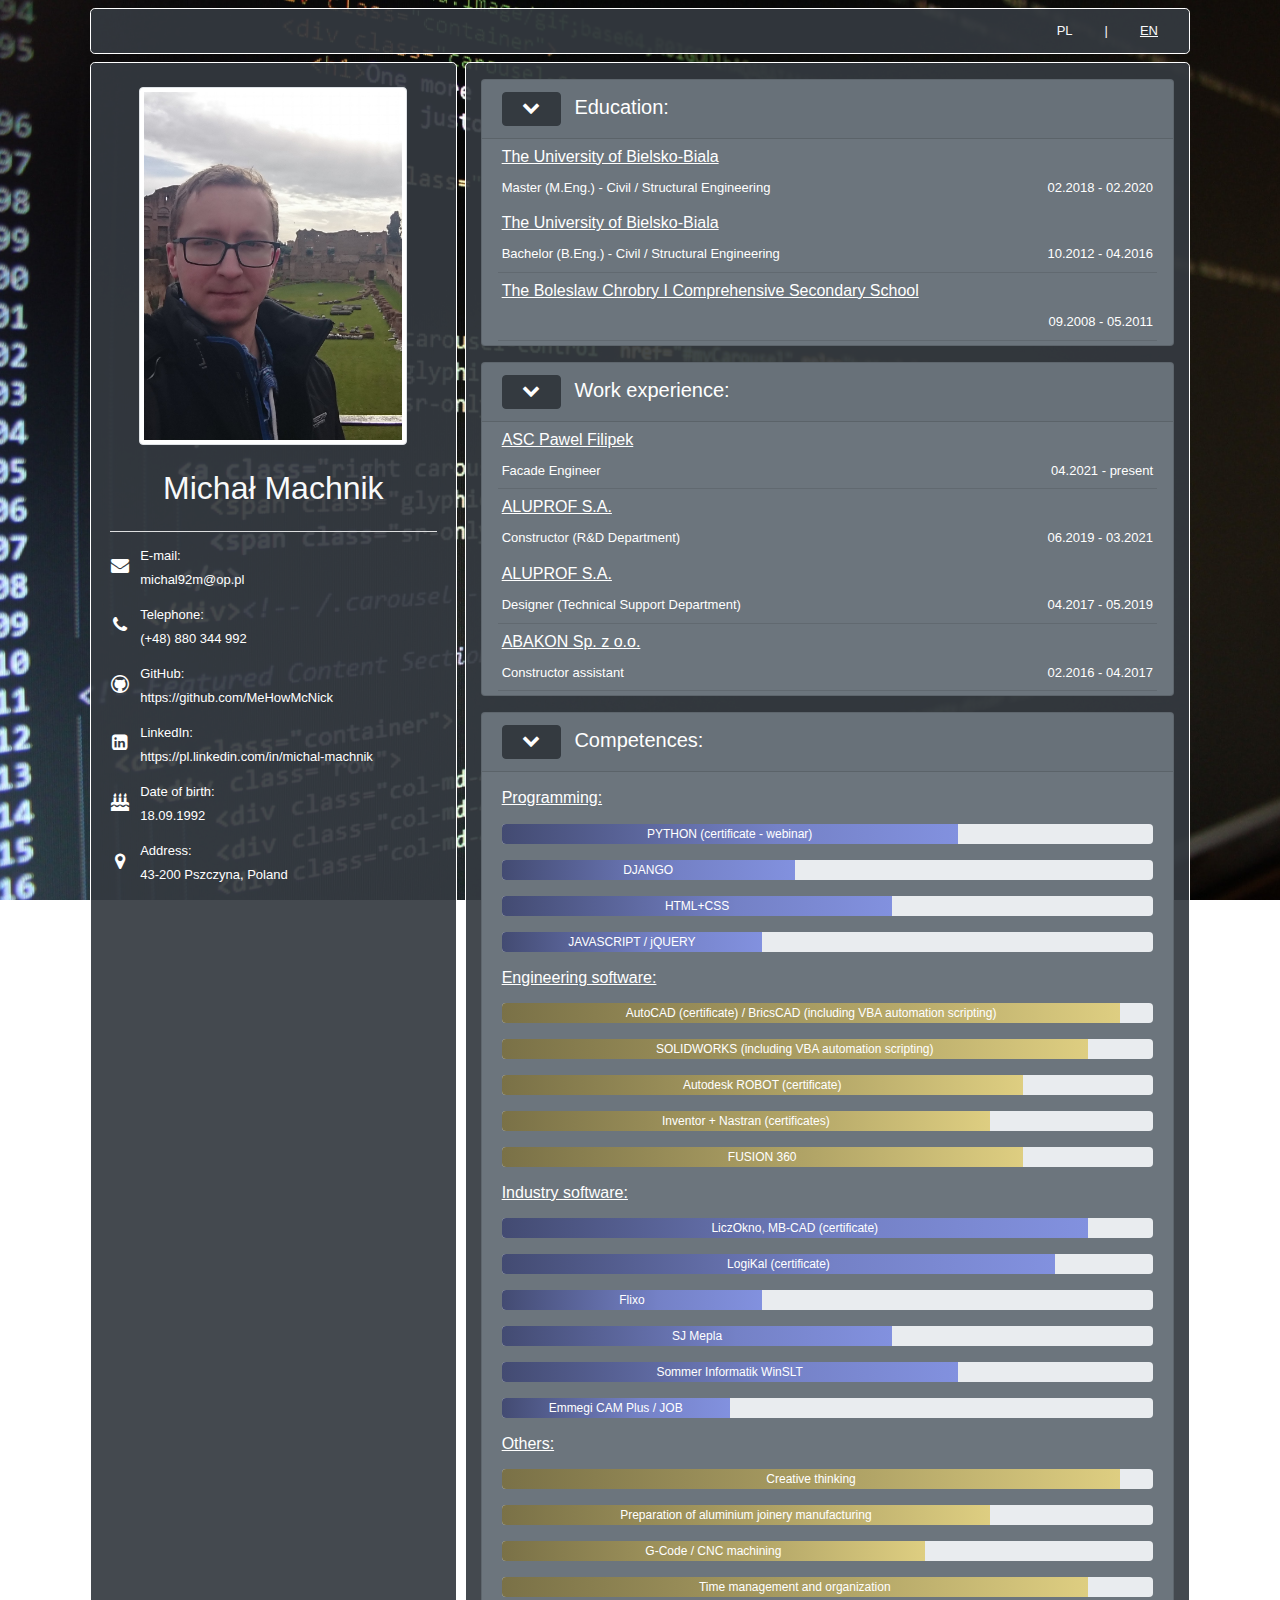
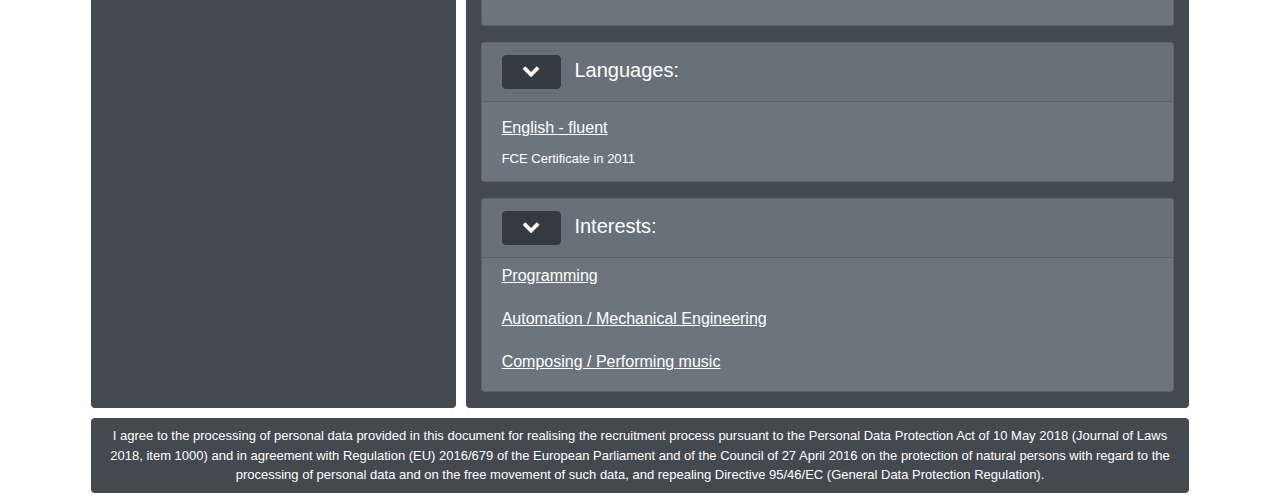
==== commit 380b53f2: "2023-05-16 - Update" ====
--- a/www/index_en.html
+++ b/www/index_en.html
@@ -239,7 +239,7 @@
                                                 <ul>
                                                     <li>preparing conceptual drawings and detailed documentation of facades in stick and timber-aluminium unitised systems,</li>
                                                     <li>technical project leading during meetings with Architects and Facade Consultants,</li>
-                                                    <li>preparing manufacturing drawings for visual mockups (inculding aluminium comoposite panels machining).</li>
+                                                    <li>preparing manufacturing drawings for visual mockups (inculding aluminium composite panels machining).</li>
                                                 </ul>
                                                 <div class="card card-body bg-dark text-white my-2 py-1">
                                                     <img src="../img/SRB.jpg" class="img-fluid img-thumbnail my-2" style="height: 300px; align-self: center;" alt="SRB">
@@ -252,6 +252,17 @@
                                                     <li>programming incorrectly adjusted automatical hardware,</li>
                                                     <li>orders for faulty hardware accessories.</li>
                                                 </ul>
+                                            </li> <br/>
+                                            <li>
+                                                pyramid skylight project in Nitra (Slovakia):
+                                                <ul>
+                                                    <li>preparing details / concepltual drawings,</li>
+                                                    <li>ppreparing manufacturing documentation as well as material order,</li>
+                                                    <li>individually designed welded skylight's core.</li>
+                                                </ul>
+                                                <div class="card card-body bg-dark text-white my-2 py-1">
+                                                    <img src="../img/NITRA.jpg" class="img-fluid img-thumbnail my-2" style="width: 450px; align-self: center;" alt="Nitra">
+                                                </div>
                                             </li>
                                         </ul>
                                     </div>
@@ -502,6 +513,9 @@
                                 <div class="progress my-3" style="height: 20px;">
                                     <div class="progress-bar bg-mine1" role="progressbar" style="width: 70%;" aria-valuenow="70" aria-valuemin="0" aria-valuemax="100">Sommer Informatik WinSLT</div>
                                 </div>
+                                <div class="progress my-3" style="height: 20px;">
+                                    <div class="progress-bar bg-mine1" role="progressbar" style="width: 35%;" aria-valuenow="35" aria-valuemin="0" aria-valuemax="100">Emmegi CAM Plus / JOB</div>
+                                </div>
                             <h6 class="card-title text-white my-2">Others:</h6>
                                 <div class="progress my-3" style="height: 20px;">
                                     <div class="progress-bar bg-mine2" role="progressbar" style="width: 95%;" aria-valuenow="95" aria-valuemin="0" aria-valuemax="100">Creative thinking</div>
@@ -621,7 +635,7 @@
         <div class="container-fluid">
             <div class="row">
                 <div class="col-12 bg-dark rounded-lg py-1 my-2">
-                    <p class="card-text text-white py-1 justify-content-center" style="text-align: center;">I hereby give consent for my personal data included in my application to be processed for the purposes of the recruitment process under the Personal Data Protection Act as of 29 August 1997, consolidated text: Journal of Laws 2016, item 922 as amended. </p>
+                    <p class="card-text text-white py-1 justify-content-center" style="text-align: center;">I agree to the processing of personal data provided in this document for realising the recruitment process pursuant to the Personal Data Protection Act of 10 May 2018 (Journal of Laws 2018, item 1000) and in agreement with Regulation (EU) 2016/679 of the European Parliament and of the Council of 27 April 2016 on the protection of natural persons with regard to the processing of personal data and on the free movement of such data, and repealing Directive 95/46/EC (General Data Protection Regulation).</p>
                 </div>
             </div>
         </div>
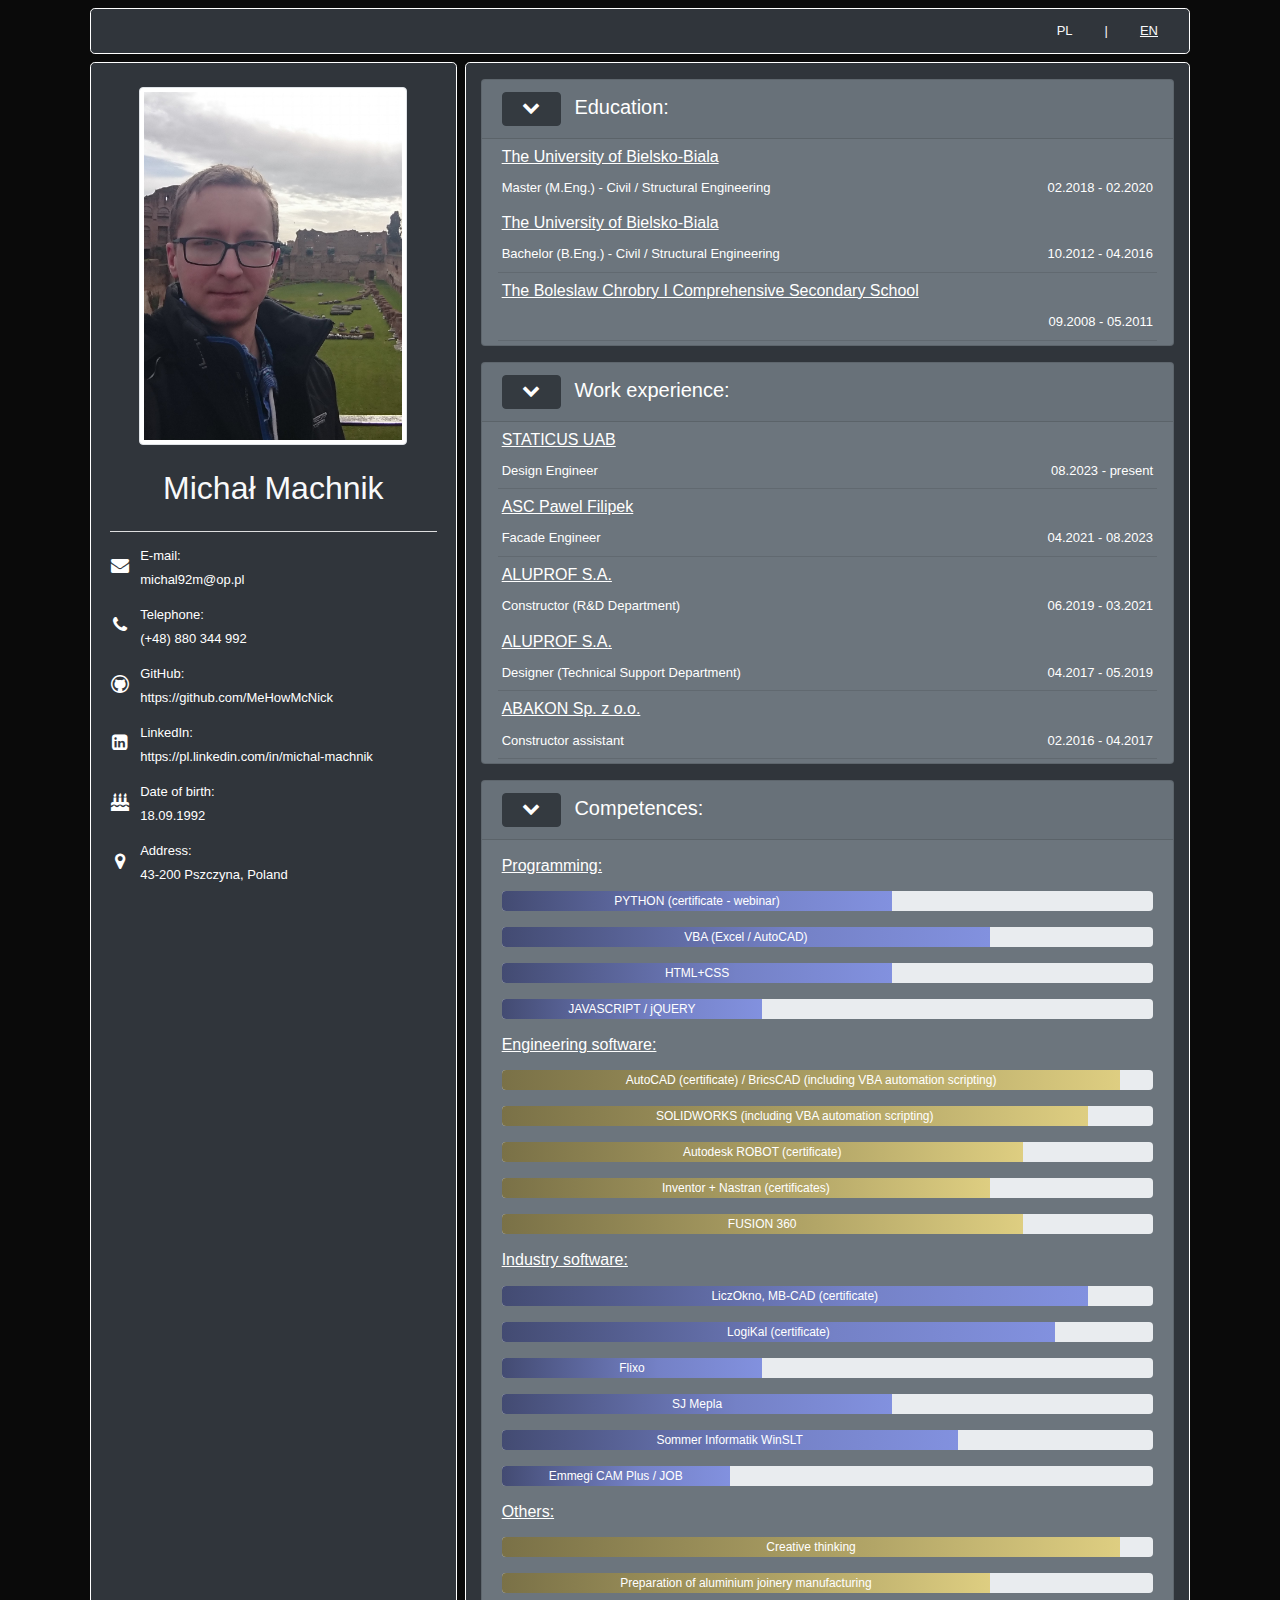
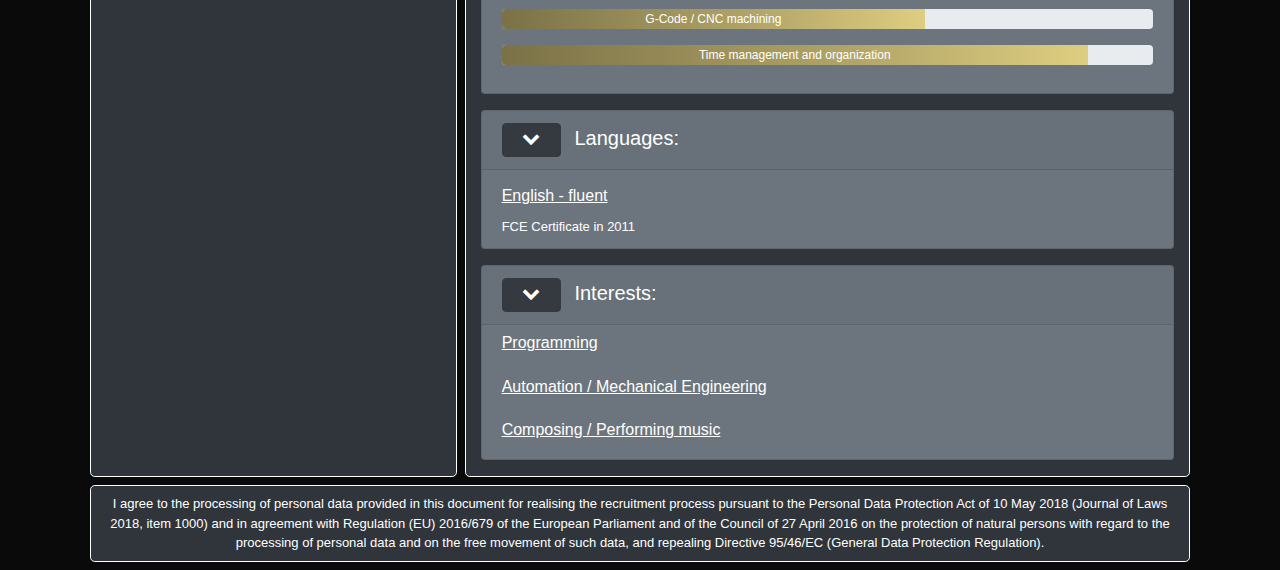
==== commit 43249280: "2024.02.19 - update" ====
--- a/www/index_en.html
+++ b/www/index_en.html
@@ -190,6 +190,40 @@
                             </a>
                             Work experience:
                         </h5>
+                        
+                        <!-- STATICUS UAB -->
+                        
+                        <div class="card-body py-2">
+                            <h6 class="card-title text-white mb-2">STATICUS UAB</h6>
+                                <div class="collapse" id="experience">
+                                    <div class="card card-body bg-dark text-white py-2">
+                                        Scope of duties: <br/>
+                                        <ul>
+                                            <li>preparing design and manufacturing documentation for facades on the British market,</li>
+                                            <li>arrangements between Architect, Investor,</li>
+                                            <li>preparing technical submissions,</li>
+                                            <li>automation scripts for Excel and AutoCAD.</li>
+                                        </ul>
+                                        Selected, realized projects: <br/>
+                                        <ul>
+                                            <li>
+                                                International Way building facades in London:
+                                                <ul>
+                                                    <li>preparing conceptual drawings and detailed documentation of facades in unitised systems,</li>
+                                                    <li>projects of GFRC panels with individual brick-slips patterns,</li>
+                                                    <li>preparing conceptual drawings and detailed documentation of doors.</li>
+                                                </ul>
+                                                <div class="card card-body bg-dark text-white my-2 py-1">
+                                                    <img src="../img/IWA.jpg" class="img-fluid img-thumbnail my-2" style="width: 450px; align-self: center;" alt="IWA">
+                                                </div>
+                                            </li>
+                                        </ul>
+                                    </div>
+                                </div>
+                            <p class="card-text text-white pt-1 mb-0 float-left">Design Engineer</p>
+                            <p class="card-text text-white pt-1 float-right">08.2023 - present</p>
+                        </div>
+                        <hr class="mx-3 my-0">
 
                         <!-- ASC PAWEL FILIPEK -->
                         
@@ -268,7 +302,7 @@
                                     </div>
                                 </div>
                             <p class="card-text text-white pt-1 mb-0 float-left">Facade Engineer</p>
-                            <p class="card-text text-white pt-1 float-right">04.2021 - present</p>
+                            <p class="card-text text-white pt-1 float-right">04.2021 - 08.2023</p>
                         </div>
                         <hr class="mx-3 my-0">
 
@@ -401,7 +435,7 @@
                         <div class="card-body py-2">
                             <h6 class="card-title text-white my-2">Programming:</h6>
                                 <div class="progress my-3" style="height: 20px;">
-                                    <div class="progress-bar bg-mine1" role="progressbar" style="width: 70%;" aria-valuenow="70" aria-valuemin="0" aria-valuemax="100">PYTHON (certificate - webinar)</div>
+                                    <div class="progress-bar bg-mine1" role="progressbar" style="width: 60%;" aria-valuenow="60" aria-valuemin="0" aria-valuemax="100">PYTHON (certificate - webinar)</div>
                                 </div>
                                 <div class="collapse" id="skills">
                                     <div class="card card-body bg-dark text-white py-2 ">
@@ -411,8 +445,13 @@
                                     </div>
                                 </div>
                                 <div class="progress my-3" style="height: 20px;">
+                                    <div class="progress-bar bg-mine1" role="progressbar" style="width: 75%;" aria-valuenow="75" aria-valuemin="0" aria-valuemax="100">VBA (Excel / AutoCAD)</div>
+                                </div>
+                                <!--
+                                <div class="progress my-3" style="height: 20px;">
                                     <div class="progress-bar bg-mine1" role="progressbar" style="width: 45%;" aria-valuenow="45" aria-valuemin="0" aria-valuemax="100">DJANGO</div>
                                 </div>
+                                -->
                                 <div class="progress my-3" style="height: 20px;">
                                     <div class="progress-bar bg-mine1" role="progressbar" style="width: 60%;" aria-valuenow="60" aria-valuemin="0" aria-valuemax="100">HTML+CSS</div>
                                 </div>
@@ -608,6 +647,14 @@
                                         <div class="card card-body bg-dark text-white py-2">
                                             <img src="../img/CNC.jpg" class="img-fluid img-thumbnail my-2" style="height: 300px; align-self: center;" alt="CNC">
                                         </div>
+                                        <div style="text-indent: 0.5cm;">
+                                            One of the most advanced projects I have prepared is a set of scripts in VBA language which automate collecting materials in workshop projects in Excel software.
+                                            This program, among others, consists of algorithms for 1D and 2D optimizing, what significantly improves the process of preparing material orders, shipping lists and warehouse releases.
+                                        </div>
+                                        <div class="card card-body bg-dark text-white py-2">
+                                            <img src="../img/BOMM_1.jpg" class="img-fluid img-thumbnail my-2" style="width: 450px; align-self: center;" alt="BOMM">
+                                            <img src="../img/BOMM_2.jpg" class="img-fluid img-thumbnail my-2" style="width: 450px; align-self: center;" alt="BOMM">
+                                        </div>
                                     </div>
                                 </div>
                         </div> 
--- a/css/main.css
+++ b/css/main.css
@@ -1,5 +1,6 @@
 body {
-    background-image: url("../img/background3.jpg");
+    /* background-image: url("../img/background3.jpg"); */
+    background-color:rgb(10, 10, 10); 
     background-attachment: fixed;
     background-size: cover;
     background-position: center;
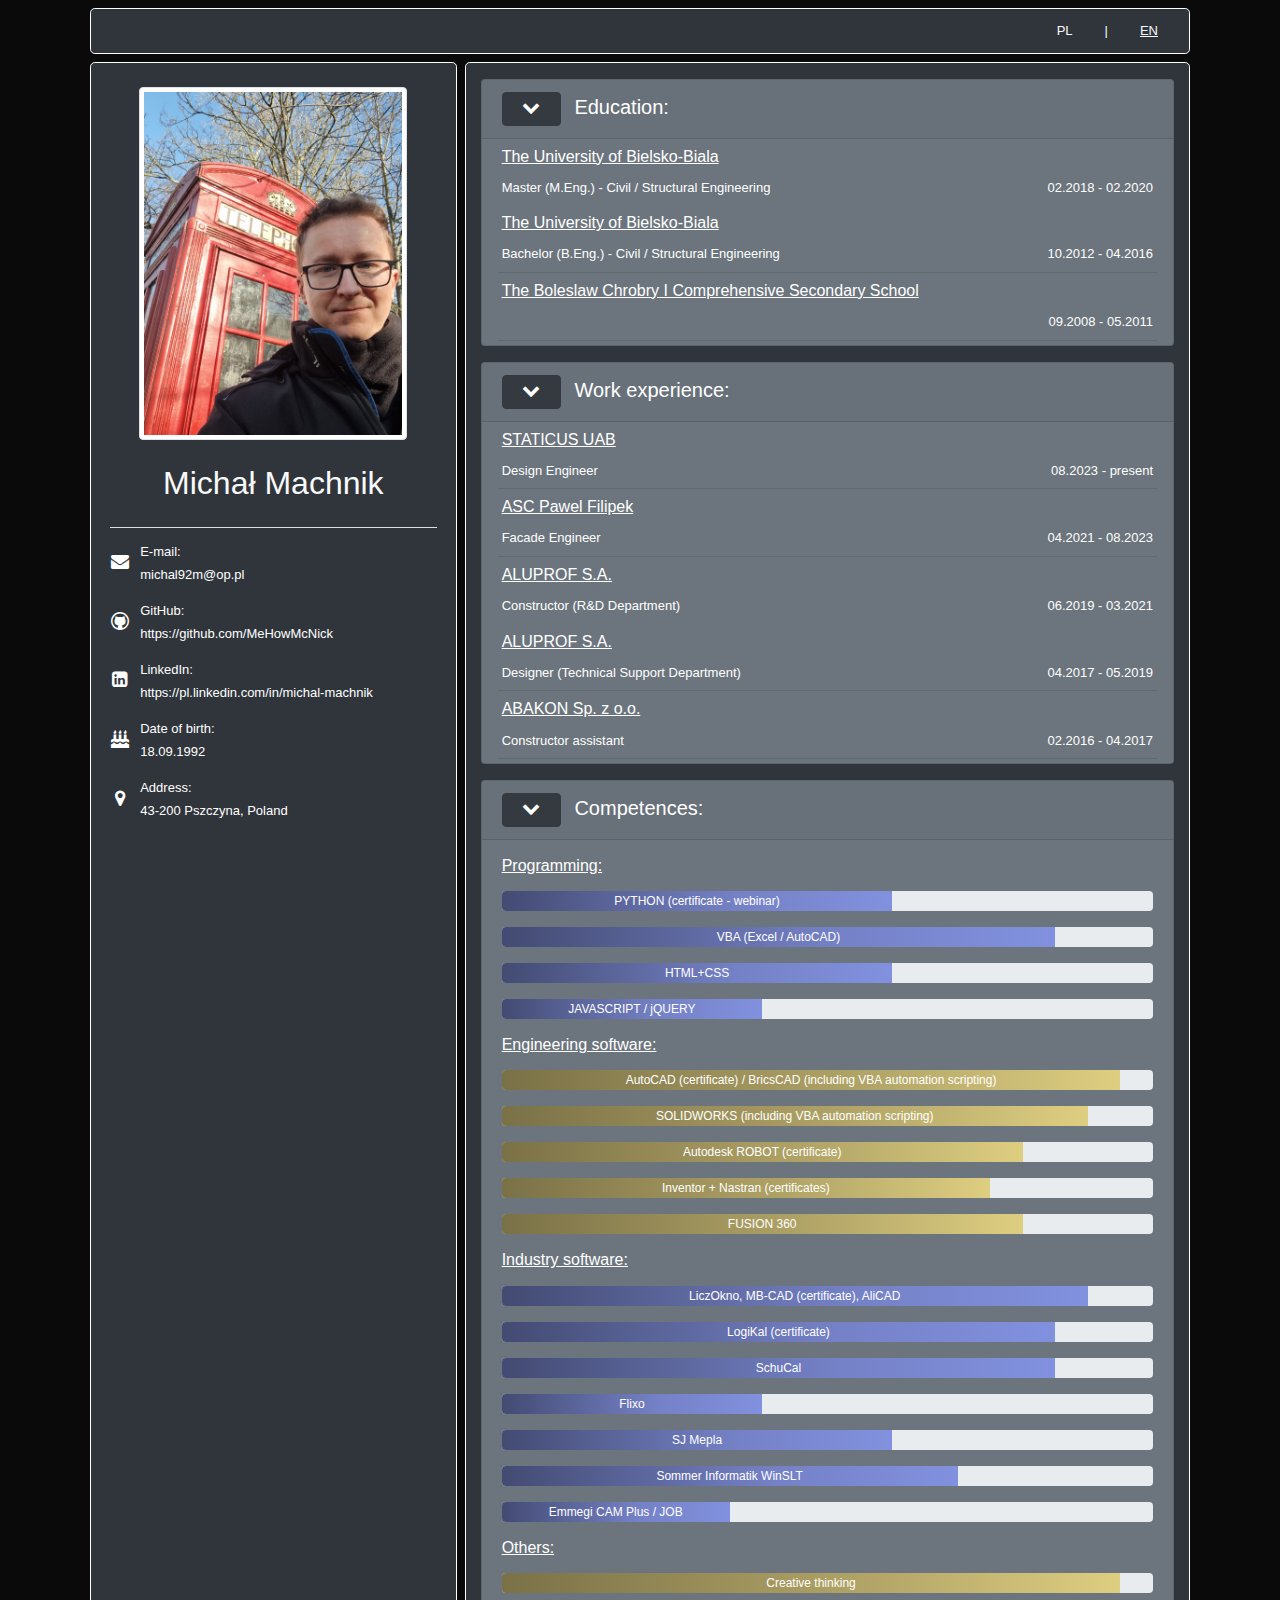
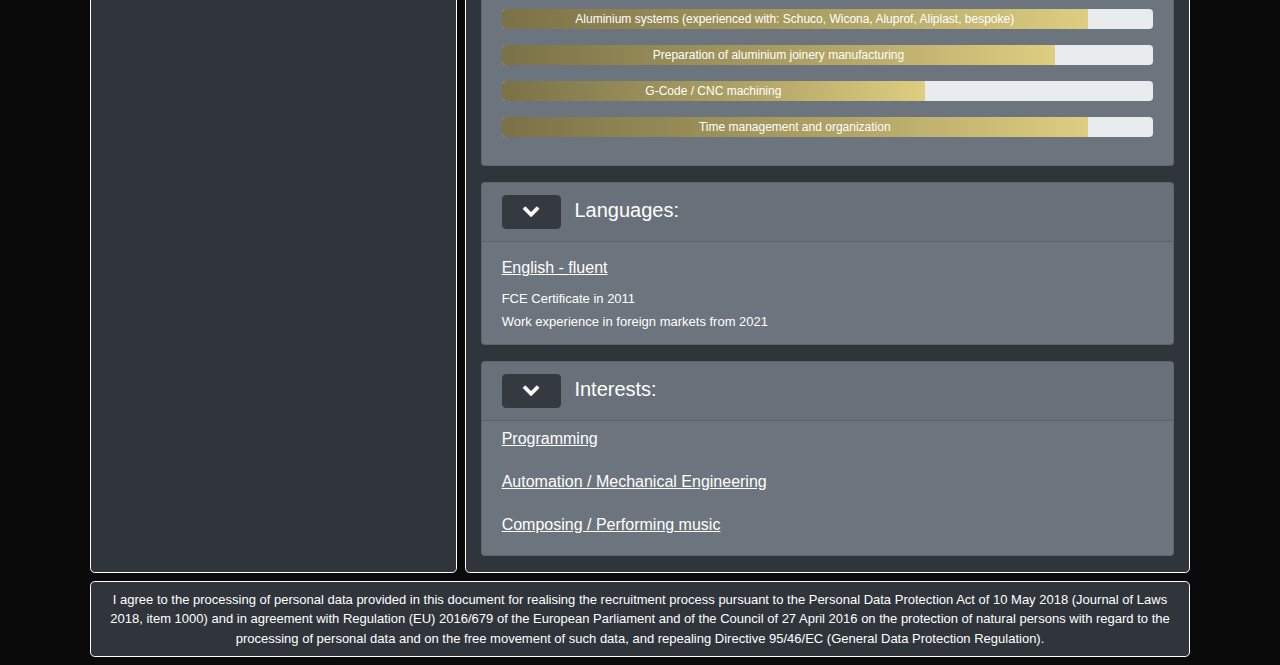
==== commit e991b0d2: "2025.03.18 - update" ====
--- a/www/index_en.html
+++ b/www/index_en.html
@@ -48,7 +48,7 @@
         <div class="container-fluid">
             <div class="row">
                 <div class="col-md-4 bg-dark text-center rounded-lg">
-                    <img src="../img/Photo2.JPG" class="img-fluid img-thumbnail mt-4" style="width:80%; filter: grayscale(5%);" alt="Michał Machnik">
+                    <img src="../img/Photo3.jpg" class="img-fluid img-thumbnail mt-4" style="width:80%; filter: grayscale(5%);" alt="Michał Machnik">
                     <h2 class="text-light my-4">Michał Machnik</h2>
                     <hr class="bg-light mx-1 my-0">
 
@@ -65,7 +65,7 @@
                     </table>
 
                     <!-- PHONE -->
-
+                    <!--
                     <table class="text-white">
                         <tr>
                             <td rowspan="2" class="icon"><i class="icon-phone"></i></td>
@@ -75,6 +75,7 @@
                             <td class="text">(+48) 880 344 992</td>
                         </tr>
                     </table>
+                    -->
 
                     <!-- GITHUB -->
 
@@ -207,15 +208,31 @@
                                         Selected, realized projects: <br/>
                                         <ul>
                                             <li>
-                                                International Way building facades in London:
+                                                International Way building facades (London):
                                                 <ul>
                                                     <li>preparing conceptual drawings and detailed documentation of facades in unitised systems,</li>
                                                     <li>projects of GFRC panels with individual brick-slips patterns,</li>
                                                     <li>preparing conceptual drawings and detailed documentation of doors.</li>
                                                 </ul>
                                                 <div class="card card-body bg-dark text-white my-2 py-1">
-                                                    <img src="../img/IWA.jpg" class="img-fluid img-thumbnail my-2" style="width: 450px; align-self: center;" alt="IWA">
+                                                    <img src="../img/IWA.jpg" class="img-fluid img-thumbnail my-2" style="width: 450px; align-self: center;" alt="International Way, Stratford">
+                                                    <img src="../img/IWA_1.jpg" class="img-fluid img-thumbnail my-2" style="width: 450px; align-self: center;" alt="International Way, Stratford">
+                                                    <img src="../img/IWA_2.jpg" class="img-fluid img-thumbnail my-2" style="width: 300px; align-self: center;" alt="International Way, Stratford">
+                                                    <img src="../img/IWA_3.jpg" class="img-fluid img-thumbnail my-2" style="width: 300px; align-self: center;" alt="International Way, Stratford">
+                                                    <img src="../img/IWA_4.jpg" class="img-fluid img-thumbnail my-2" style="width: 300px; align-self: center;" alt="International Way, Stratford">
+                                                    <img src="../img/IWA_5.jpg" class="img-fluid img-thumbnail my-2" style="width: 300px; align-self: center;" alt="International Way, Stratford">
                                                 </div>
+                                            </li>
+
+                                            <li>
+                                                One Exchange Square building facades and doors (London):
+                                                <ul>
+                                                    <li>preparing conceptual drawings and detailed documentation of facades in unitised systems,</li>
+                                                    <li>projects of automated lift-sliding doors (Schuco ASE80 TipTronic) and swing doors (Schuco AD UP 75 + GEZE Powerturn),</li>
+                                                    <li>visit to the building site to support the assembly team.</li>
+                                                </ul>
+                                                <div class="card card-body bg-dark text-white my-2 py-1">
+                                                    <img src="../img/1ES.jpg" class="img-fluid img-thumbnail my-2" style="width: 450px; align-self: center;" alt="One Exchange Square"></div>
                                             </li>
                                         </ul>
                                     </div>
@@ -445,7 +462,7 @@
                                     </div>
                                 </div>
                                 <div class="progress my-3" style="height: 20px;">
-                                    <div class="progress-bar bg-mine1" role="progressbar" style="width: 75%;" aria-valuenow="75" aria-valuemin="0" aria-valuemax="100">VBA (Excel / AutoCAD)</div>
+                                    <div class="progress-bar bg-mine1" role="progressbar" style="width: 85%;" aria-valuenow="85" aria-valuemin="0" aria-valuemax="100">VBA (Excel / AutoCAD)</div>
                                 </div>
                                 <!--
                                 <div class="progress my-3" style="height: 20px;">
@@ -524,7 +541,7 @@
                                 </div>
                             <h6 class="card-title text-white my-2">Industry software:</h6>
                                 <div class="progress my-3" style="height: 20px;">
-                                    <div class="progress-bar bg-mine1" role="progressbar" style="width: 90%;" aria-valuenow="90" aria-valuemin="0" aria-valuemax="100">LiczOkno, MB-CAD (certificate)</div>
+                                    <div class="progress-bar bg-mine1" role="progressbar" style="width: 90%;" aria-valuenow="90" aria-valuemin="0" aria-valuemax="100">LiczOkno, MB-CAD (certificate), AliCAD</div>
                                 </div>
                                 <div class="collapse" id="skills">
                                     <div class="card card-body bg-dark text-white py-2 ">
@@ -544,6 +561,9 @@
                                     </div>
                                 </div>
                                 <div class="progress my-3" style="height: 20px;">
+                                    <div class="progress-bar bg-mine1" role="progressbar" style="width: 85%;" aria-valuenow="75" aria-valuemin="0" aria-valuemax="100">SchuCal</div>
+                                </div>
+                                <div class="progress my-3" style="height: 20px;">
                                     <div class="progress-bar bg-mine1" role="progressbar" style="width: 40%;" aria-valuenow="40" aria-valuemin="0" aria-valuemax="100">Flixo</div>
                                 </div>
                                 <div class="progress my-3" style="height: 20px;">
@@ -560,7 +580,10 @@
                                     <div class="progress-bar bg-mine2" role="progressbar" style="width: 95%;" aria-valuenow="95" aria-valuemin="0" aria-valuemax="100">Creative thinking</div>
                                 </div>
                                 <div class="progress my-3" style="height: 20px;">
-                                    <div class="progress-bar bg-mine2" role="progressbar" style="width: 75%;" aria-valuenow="95" aria-valuemin="0" aria-valuemax="100">Preparation of aluminium joinery manufacturing</div>
+                                    <div class="progress-bar bg-mine2" role="progressbar" style="width: 90%;" aria-valuenow="90" aria-valuemin="0" aria-valuemax="100">Aluminium systems (experienced with: Schuco, Wicona, Aluprof, Aliplast, bespoke)</div>
+                                </div>
+                                <div class="progress my-3" style="height: 20px;">
+                                    <div class="progress-bar bg-mine2" role="progressbar" style="width: 85%;" aria-valuenow="95" aria-valuemin="0" aria-valuemax="100">Preparation of aluminium joinery manufacturing</div>
                                 </div>
                                 <div class="progress my-3" style="height: 20px;">
                                     <div class="progress-bar bg-mine2" role="progressbar" style="width: 65%;" aria-valuenow="95" aria-valuemin="0" aria-valuemax="100">G-Code / CNC machining</div>
@@ -591,7 +614,8 @@
                                             <img src="../img/FCE_Certificate.jpg" class="img-fluid img-thumbnail my-2" style="width: 250px" alt="FCE Certificate">
                                         </a>
                                     </div>
-                                </div>                                
+                                </div>
+                                <p class="card-text text-white pt-1 mb-0">Work experience in foreign markets from 2021</p>                                 
                         </div>
 
                     </div>
@@ -628,6 +652,14 @@
                                         <div class="card card-body bg-dark text-white py-2">
                                             <img src="../img/ALUPROF_Calculator.jpg" class="img-fluid img-thumbnail my-2" style="width: 450px; align-self: center;" alt="ALUPROF Calculator">
                                         </div>
+                                        <div style="text-indent: 0.5cm;">
+                                            One of the most advanced projects I have prepared is a set of scripts in VBA language which automate collecting materials in workshop projects in Excel software.
+                                            This program, among others, consists of algorithms for 1D and 2D optimizing, what significantly improves the process of preparing material orders, shipping lists and warehouse releases.
+                                        </div>
+                                        <div class="card card-body bg-dark text-white py-2">
+                                            <img src="../img/BOMM_1.jpg" class="img-fluid img-thumbnail my-2" style="width: 450px; align-self: center;" alt="BOMM">
+                                            <img src="../img/BOMM_2.jpg" class="img-fluid img-thumbnail my-2" style="width: 450px; align-self: center;" alt="BOMM">
+                                        </div>
                                     </div>
                                 </div>
                         </div>  
@@ -647,14 +679,6 @@
                                         <div class="card card-body bg-dark text-white py-2">
                                             <img src="../img/CNC.jpg" class="img-fluid img-thumbnail my-2" style="height: 300px; align-self: center;" alt="CNC">
                                         </div>
-                                        <div style="text-indent: 0.5cm;">
-                                            One of the most advanced projects I have prepared is a set of scripts in VBA language which automate collecting materials in workshop projects in Excel software.
-                                            This program, among others, consists of algorithms for 1D and 2D optimizing, what significantly improves the process of preparing material orders, shipping lists and warehouse releases.
-                                        </div>
-                                        <div class="card card-body bg-dark text-white py-2">
-                                            <img src="../img/BOMM_1.jpg" class="img-fluid img-thumbnail my-2" style="width: 450px; align-self: center;" alt="BOMM">
-                                            <img src="../img/BOMM_2.jpg" class="img-fluid img-thumbnail my-2" style="width: 450px; align-self: center;" alt="BOMM">
-                                        </div>
                                     </div>
                                 </div>
                         </div> 
